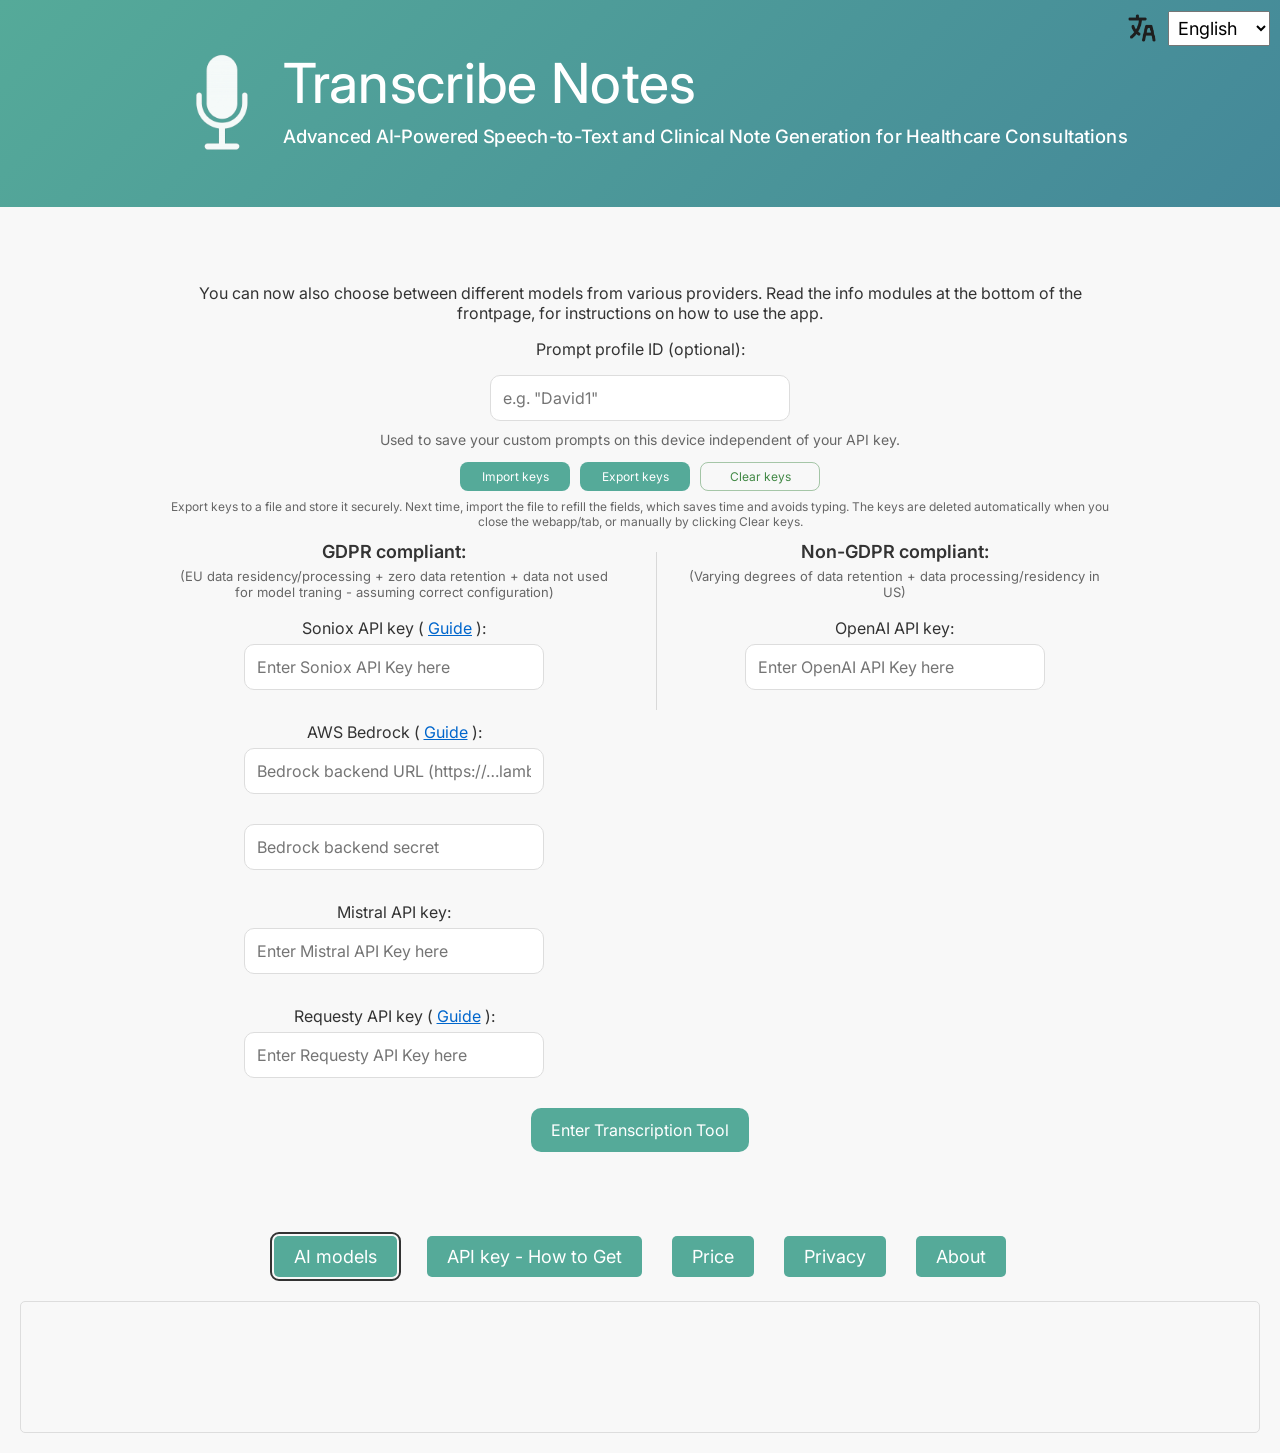
==== index.html @ 8869d3c6 "Add files via upload" ====
<!DOCTYPE html>
<html lang="en">
<head>
  <meta property="og:title" content="Transcribe Notes">
  <meta property="og:description" content="Secure AI-powered transcription and note generation for healthcare consultation. No subscription, just pay per use.">
  <meta property="og:image" content="https://transcribe-notes.netlify.app/Preview.png">
  <meta property="og:url" content="https://transcribe-notes.netlify.app/">
  <meta property="og:type" content="website">
  <meta name="twitter:card" content="summary_large_image">
  <meta name="twitter:title" content="Transcribe Notes">
  <meta name="twitter:description" content="Secure AI-powered transcription and note generation for healthcare consultation. No subscription, just pay per use.">
  <meta name="twitter:image" content="https://transcribe-notes.netlify.app/Preview.png">
  <!-- New: Meta description for crawlers -->
  <meta name="description"
        content="Secure, AI-powered medical transcription and clinical note generation for healthcare professionals. Ideal for documenting hypertension, diabetes, COPD, and medication regimens." />

  <!-- New: Meta keywords (for legacy bidders) -->
  <meta name="keywords"
        content="medical transcription, clinical notes, AI for doctors, pharmaceutical, medications, hypertension, diabetes, COPD, healthcare professional, semaglutide, Ozempic, apixaban, Eliquis, lisdexamfetamine, Aduvanz, omalizumab, Xolair, fremanezumab, Ajovy, rivaroxaban, Xarelto, alirocumab, Praluent, methylphenidate, Ritalin, dapagliflozin, Forxiga, atorvastatin, Lipitor, mirabegron, Betmiga, methotrexate, Metex, valsartan, sakubitril, Entresto, empagliflozin, Jardiance, tree pollen, Itulazax, mesalazine, Asacol, grass pollen, Grazax, erenumab, Aimovig, metoprolol, Selo-Zok, formoterol, glykopyrroniumbromid"/>
  <meta charset="UTF-8">
  <meta name="viewport" content="width=device-width, initial-scale=1.0">
  <meta name="google-site-verification" content="googlecbb704de00a7add2" />
  <title id="page-title">Transcribe Notes – AI Medical Transcription & Clinical Notes for Doctors</title>


  <!-- Import Google Fonts -->
  <link rel="icon" href="./favicon.ico" sizes="any">
  
  <link rel="icon" type="image/png" href="./favicon-16x16.png" sizes="16x16">
  <link rel="apple-touch-icon" href="./apple-touch-icon.png">
  <link href="https://fonts.googleapis.com/css2?family=Vollkorn&display=swap" rel="stylesheet">
  <link href="https://fonts.googleapis.com/css2?family=Roboto:wght@300;400;500&family=Merriweather:wght@300;400&display=swap" rel="stylesheet">
  <link href="https://fonts.googleapis.com/css2?family=Inter:wght@600;700;800&display=swap" rel="stylesheet">
  <link href="https://fonts.googleapis.com/css2?family=Raleway:wght@300&display=swap" rel="stylesheet">
  <link href="https://fonts.googleapis.com/css2?family=Montserrat:wght@600;700;800&display=swap" rel="stylesheet">
  <link href="https://fonts.googleapis.com/css2?family=Inter:wght@400;500;600;700;800&display=swap" rel="stylesheet">
  <link href="https://fonts.googleapis.com/css2?family=Poppins:wght@600;700;800&display=swap" rel="stylesheet">
  <!-- New: JSON-LD schema for medical/pharma context -->
  <script type="application/ld+json">
  {
    "@context": "https://schema.org",
  "@graph": [
      {
        "@type": "Organization",
        "@id": "https://transcribe-notes.netlify.app/#organization",
        "name": "Transcribe Notes",
        "url": "https://transcribe-notes.netlify.app/"
      },
      {
        "@type": "WebSite",
        "@id": "https://transcribe-notes.netlify.app/#website",
        "url": "https://transcribe-notes.netlify.app/",
        "name": "Transcribe Notes",
      "publisher": {
          "@id": "https://transcribe-notes.netlify.app/#organization"
        }
      },
      {
        "@type": "MedicalWebPage",
        "@id": "https://transcribe-notes.netlify.app/#medicalwebpage",
        "url": "https://transcribe-notes.netlify.app/",
        "name": "Transcribe Notes – Medical Transcription for Clinicians",
        "description": "An AI-powered medical transcription and clinical note tool for doctors, covering conditions like hypertension, diabetes, COPD, and medication management."
      },
      {
        "@type": "SoftwareApplication",
        "@id": "https://transcribe-notes.netlify.app/#software",
        "name": "Transcribe Notes",
        "applicationCategory": "MedicalApplication",
        "operatingSystem": "All",
        "description": "Secure AI-powered medical transcription and note generation for healthcare professionals. Supports documentation of medications such as Atorvastatin, Metformin, Seretide.",
        "url": "https://transcribe-notes.netlify.app/",
        "author": {
          "@id": "https://transcribe-notes.netlify.app/#organization"
        },
        "offers": {
          "@type": "Offer",
          "price": "0.00",
         "priceCurrency": "USD"
        },
        "audience": {
         "@type": "Audience",
          "audienceType": "Healthcare Professional"
        },
        "keywords": "semaglutide, Ozempic, apixaban, Eliquis, lisdexamfetamine, Aduvanz, omalizumab, Xolair, fremanezumab, Ajovy, rivaroxaban, Xarelto, alirocumab, Praluent, methylphenidate, Ritalin, dapagliflozin, Forxiga, atorvastatin, Lipitor, mirabegron, Betmiga, methotrexate, Metex, valsartan, sakubitril, Entresto, empagliflozin, Jardiance, tree pollen, Itulazax, mesalazine, Asacol, grass pollen, Grazax, erenumab, Aimovig, metoprolol, Selo-Zok, formoterol"
      }
    ]
  }
  </script>
  <style>
    /* Base styles */
    body {
      font-family: 'Inter', 'Roboto', sans-serif;
      font-weight: 400;
      background-color: #f8f8f8;
      color: #333;
      margin: 0;
      padding: 0;
      text-align: center;
      position: relative;
    }

    /* Make all form UI use the same font as the page text */
    input, select, textarea, button {
      font-family: inherit;
      font-weight: 400;
    }

    /* Most “field header” labels should not look bold */
    label {
      font-family: inherit;
      font-weight: 400;
    }
    header {
      background: linear-gradient(135deg, #5a9 0%, #489 100%);
      color: #fff;
      padding: 40px 20px;
      text-align: center;
      position: relative;
    }

    .header-center {
      display: inline-grid;
      grid-template-columns: auto auto auto; /* mic | title | spacer */
      column-gap: 12px; /* adjust “snugness” here */
      align-items: center;
      position: relative;
      left: 65px; /* move the whole group right; tweak value */
      top: 9px;   /* move the whole group DOWN; tweak value */
      transform: scale(1.15); /* change this: 1.00 normal, 1.05, 1.10, etc */
      transform-origin: center;
    }
    .title-block {
      display: inline-block;
      text-align: left;
      max-width: 900px;
    }
    header h1 {
      font-family: 'Inter', 'Roboto', sans-serif;
      font-weight: 450;
      font-size: 48px;
      line-height: 1.05;
      margin: 0;
      letter-spacing: 0.2px;
    }
    header p {
      font-family: 'Inter', 'Roboto', sans-serif;
      font-weight: 500;
      margin-top: 10px;
    }
    .header-mic {
      width: 82px; /* adjust size here */
      height: auto;
      opacity: 0.95;
      pointer-events: none;
      user-select: none;
    }
    .header-mic-spacer {
      width: 82px; /* adjust size here */
      height: 1px;
    }

    @media (max-width: 850px) {
      .header-mic, .header-mic-spacer { display: none; }
    }
    /* Language Icon & Dropdown */
    #lang-container {
      position: absolute;
      top: 10px;
      right: 10px;
      display: flex;
      align-items: center;
      z-index: 1000;
    }
.accordion-header:first-child {
  outline: 2px solid #333;
  outline-offset: 2px;
}
    #lang-container img {
      width: 36px;
      height: 36px;
      margin-right: 8px;
    }
    #lang-select {
      padding: 5px;
      font-size: 18px;
    }
    .container {
      max-width: 960px;
      margin: 40px auto;
      padding: 20px;
    }
    p {
      font-size: 16px;
    }
    input[type="text"] {
      width: 300px;
      padding: 12px;
      border: 1px solid #ddd;
      border-radius: 10px;
      font-size: 16px;
      box-sizing: border-box;
      margin-bottom: 20px;
    }
    input[type="text"]:focus {
      border-color: #66afe9;
      box-shadow: 0 0 8px rgba(102,175,233,0.6);
      outline: none;
    }
    /* Mask sensitive fields with dots without changing visual appearance */
    input.masked-input {
      -webkit-text-security: disc;
      text-security: disc;
    }

    /* Provider credentials: 2-column layout */
    .provider-columns {
      display: flex;
      justify-content: center;
      align-items: flex-start;
      gap: 32px;
      margin-top: 10px;
    }
    fieldset.provider-column {
      flex: 0 1 460px;
      box-sizing: border-box;
      margin: 0;
      padding: 0 16px;
      border: 0; /* remove default fieldset border */
      min-width: 0; /* prevents overflow in flex containers */
    }
    fieldset.provider-column legend {
      padding: 0;
      margin: 0 0 6px;
      font-size: 18px;
      font-weight: 600;
    }
    .provider-column.non-gdpr {
      border-left: 1px solid rgba(0, 0, 0, 0.12);
      padding-left: 32px;
    }    
    .provider-column .column-footnote {
      margin: 0 0 18px;
      font-size: 13px;
      color: #666;
    }
    .provider-column p {
      margin: 12px 0 6px;
    }
    .credentials-row {
      display: flex;
      gap: 10px;
      flex-wrap: wrap;
      justify-content: center;
    }
    @media (max-width: 900px) {
      .provider-columns {
        flex-direction: column;
        gap: 18px;
      }
      fieldset.provider-column {
        flex-basis: auto;
        max-width: 100%;
      }
      .provider-column.non-gdpr {
        border-left: 0;
        padding-left: 16px;
        border-top: 1px solid rgba(0, 0, 0, 0.12);
        padding-top: 18px;
      }
    }
    button {
      background-color: #5a9;
      color: #fff;
      border: none;
      border-radius: 10px;
      padding: 12px 20px;
      font-size: 16px;
      cursor: pointer;
      transition: background-color 0.3s, transform 0.1s;
      margin: 10px;
    }
    button:hover {
      background-color: #489;
    }
    button:active {
      transform: scale(0.98);
    }
    .keys-io-row {
      display: flex;
      gap: 10px;
      flex-wrap: wrap;
      justify-content: center;
      margin: 10px 0 0 0;
    }
    .keys-io-row button {
      margin: 0; /* override the global 10px to keep the row tight */
    }
    /* Smaller Import/Export buttons only */
    .keys-io-btn {
      padding: 6px 10px;
      font-size: 12px;
      border-radius: 8px;
      min-width: 110px;
    }

    /* Compact Import/Export Keys modals */
    #importKeysModalBackdrop,
    #exportKeysModalBackdrop {
      display: none;
      position: fixed;
      inset: 0;
      background: rgba(0, 0, 0, 0.35);
      z-index: 3500;
      align-items: center;
      justify-content: center;
      padding: 16px;
    }
    #importKeysModalBackdrop.active,
    #exportKeysModalBackdrop.active {
      display: flex;
    }
    #importKeysModal,
    #exportKeysModal {
      width: min(92vw, 460px);
      max-height: calc(100vh - 32px);
      overflow-y: auto;
      background: #fff;
      border: 1px solid #ddd;
      border-radius: 14px;
      box-shadow: 0 12px 30px rgba(0, 0, 0, 0.25);
      padding: 14px 16px 16px;
      text-align: left;
    }
    #importKeysModal .mini-modal__header,
    #exportKeysModal .mini-modal__header {
      display: flex;
      align-items: center;
      justify-content: space-between;
      gap: 12px;
      margin-bottom: 10px;
    }
    #importKeysModalTitle,
    #exportKeysModalTitle {
      font-family: inherit;
      font-size: 16px;
      font-weight: 700;
      margin: 0;
    }
    #importKeysModalX,
    #exportKeysModalX {
      border: none;
      background: transparent;
      cursor: pointer;
      font-size: 26px;
      line-height: 1;
      padding: 0 6px;
      color: #d11;
    }
    .mini-modal__option {
      display: block;
      width: 100%;
      text-align: left;
      margin: 0;
    }
    .mini-modal__help {
      margin: 6px 0 12px;
      font-size: 12px;
      color: #555;
      line-height: 1.35;
    }
    .mini-modal__notice {
      margin: 0 0 12px;
      padding: 10px 11px;
      border: 1px solid rgba(72, 153, 153, 0.35);
      border-radius: 10px;
      background: rgba(85, 170, 153, 0.08);
      color: #35484a;
      font-size: 12px;
      line-height: 1.4;
    }
    .mini-modal__field-label {
      display: block;
      margin: 9px 0 5px;
      font-size: 12px;
      color: #444;
    }
    .mini-modal__password {
      width: 100%;
      box-sizing: border-box;
      border: 1px solid #ccc;
      border-radius: 10px;
      padding: 10px;
      font: inherit;
      font-size: 14px;
    }
    .mini-modal__password:focus {
      border-color: #66afe9;
      box-shadow: 0 0 6px rgba(102, 175, 233, 0.45);
      outline: none;
    }
    #importKeysJsonText {
      width: 100%;
      box-sizing: border-box;
      border: 1px solid #ccc;
      border-radius: 10px;
      padding: 10px;
      font-family: ui-monospace, SFMono-Regular, Menlo, Monaco, Consolas, "Liberation Mono", "Courier New", monospace;
      font-size: 12px;
      resize: vertical;
      min-height: 110px;
      max-height: 240px;
    }
    .mini-modal__actions {
      display: flex;
      gap: 10px;
      justify-content: flex-end;
      margin-top: 12px;
      flex-wrap: wrap;
    }
    .mini-modal__status {
      min-height: 1.35em;
      margin: 10px 0 0;
      font-size: 12px;
      line-height: 1.35;
    }
    /* Discreet "ghost" button for Clear keys */
    .keys-io-btn--ghost-green {
      background: transparent;
      color: #2e7d32;
      border: 1px solid rgba(46, 125, 50, 0.45);
      display: inline-flex;
      align-items: center;
      justify-content: center;
      gap: 6px;
      min-width: 120px;
      opacity: 0.9;
    }
    .keys-io-btn--ghost-green:hover {
      /* Overrides the global button:hover background */
      background-color: rgba(46, 125, 50, 0.10);
      opacity: 1;
    }
    .keys-io-btn--ghost-green .btn-icon {
      font-size: 14px;
      line-height: 1;
    }
    #keysIoHint {
      font-size: 12px;
      color: #666;
      margin-top: 8px;
    }
    #keysIoStatus {
      font-size: 12px;
      margin-top: 6px;
    }
    .ad-revenue-message {
      margin-top: 20px;
      font-size: 18px;
      font-weight: bold;
      color: #555;
      display: none !important; /* TEMP: hide ad-revenue message */
    }
   /* New Horizontal Accordion (Tabbed Interface) */
    .accordion {
      margin: 20px auto;
      /* make this section wider so 5 tabs fit without wrapping/scrolling */
      max-width: 1280px;              /* tweak: 1100 / 1200 / 1400 */
      width: calc(100% - 40px);       /* keeps nice side padding on small screens */
    }
    .accordion-headers {
      display: flex;
      justify-content: center;
      gap: 10px;
      margin-bottom: 10px;
     flex-wrap: nowrap;           /* keep all 5 on ONE line */
     overflow-x: auto;            /* if too tight, scroll instead of wrapping */
     -webkit-overflow-scrolling: touch;
     padding: 4px 0;              /* tiny vertical breathing room */
    }
    .accordion-header {
      background-color: #5a9;
      color: #fff;
      padding: 10px 20px;
      border: none;
      cursor: pointer;
      font-size: 18px;
      border-radius: 5px;
      transition: background-color 0.3s;
    white-space: nowrap;
    flex: 0 0 auto;
    }

    /* Slightly tighter tabs on smaller screens */
    @media (max-width: 900px) {
      .accordion-header {
        padding: 8px 14px;
        font-size: 16px;
      }
    }
    .accordion-header:hover {
      background-color: #489;
    }
    .accordion-header.active {
      background-color: #489;
    }
    /* New CSS for the API Guide Button */
    #apiGuideButton {
      border: 2px solid #333;
      box-shadow: 0 0 4px rgba(0, 0, 0, 0.1);
    }
    .accordion-content-container {
      border: 1px solid #ddd;
      border-radius: 5px;
      padding: 15px;
      text-align: left;
      min-height: 100px;
    }
    .accordion-hidden-content {
      display: none;
   }
  
    /* AWS Bedrock Guide Modal (opened from the "Guide" link next to AWS Bedrock) */
    #bedrockGuideView {
      display: none;
      position: fixed;
      top: 10%;
      left: 10%;
      width: 80%;
      height: 80%;
      background: white;
      border: 2px solid #ccc;
      padding: 20px;
      overflow-y: auto;
      z-index: 3000;
      text-align: left; /* override body { text-align: center; } */
    }
    #bedrockGuideView.active {
      display: block;
    }
    #bedrockGuideView .header-row {
      display: flex;
      align-items: center;
      justify-content: space-between;
      gap: 12px;
      position: sticky;
      top: 0;
      background: white;
      padding-bottom: 10px;
      margin-bottom: 10px;
      border-bottom: 1px solid #eee;
    }
    #bedrockGuideClose {
      /* Keep the close button visible while scrolling inside the modal */
      position: sticky;
      top: 12px;
      float: right;
      font-size: 30px;
      line-height: 1;
      border: none;
      background: transparent;
      color: #d11;            /* RED so it's visible on white */
      cursor: pointer;
      padding: 0 6px;
      margin: 0;              /* global button adds margin */
      z-index: 3001;          /* ensure it's above content */
    }
    /* Prevent the floated close button from affecting the layout below */
    #bedrockGuideHeading {
      clear: both;
    }
    #bedrockGuideClose:hover {
      opacity: 0.8;
    }
    #bedrockGuideText {
      white-space: pre-wrap;
      font-family: 'Inter', 'Roboto', sans-serif;
      font-size: 14px;
      line-height: 1.4;
      margin: 0;
      text-align: left; /* ensure wrapped lines start at left edge */
     }

    /* Inline "Guide" buttons should look like links (and must NOT navigate / change hash) */
    .inline-guide-link {
      background: transparent;
      border: 0;
      padding: 0;
      margin: 0;
      border-radius: 0;
      color: #06c;
      text-decoration: underline;
      cursor: pointer;
      font: inherit;
      line-height: inherit;
      transition: none;
    }
    .inline-guide-link:hover { opacity: 0.85; }

    /* Soniox / Requesty guide modals. These intentionally match the existing
       AWS Bedrock guide window while using shared classes for maintainability. */
    .provider-guide-view {
      display: none;
      position: fixed;
      top: 10%;
      left: 10%;
      width: 80%;
      height: 80%;
      box-sizing: border-box;
      background: white;
      border: 2px solid #ccc;
      padding: 20px;
      overflow-y: auto;
      z-index: 3004;
      text-align: left;
    }
    .provider-guide-view.active {
      display: block;
    }
    .provider-guide-close {
      position: sticky;
      top: 12px;
      float: right;
      font-size: 30px;
      line-height: 1;
      border: none;
      background: transparent;
      color: #d11;
      cursor: pointer;
      padding: 0 6px;
      margin: 0;
      z-index: 3005;
    }
    .provider-guide-close:hover {
      opacity: 0.8;
    }
    .provider-guide-heading {
      clear: both;
    }
    .provider-guide-text {
      white-space: pre-wrap;
      font-family: 'Inter', 'Roboto', sans-serif;
      font-size: 14px;
      line-height: 1.4;
      margin: 0;
      text-align: left;
    }

    /* Google Vertex Guide Modal (opened from the "Guide" link next to Google Vertex) */
    #vertexGuideView {
      display: none;
      position: fixed;
      top: 10%;
      left: 10%;
      width: 80%;
      height: 80%;
      background: white;
      border: 2px solid #ccc;
      padding: 20px;
      overflow-y: auto;
      z-index: 3002;
      text-align: left; /* override body { text-align: center; } */
    }
    #vertexGuideView.active {
      display: block;
    }
    #vertexGuideClose {
      position: sticky;
      top: 12px;
      float: right;
      font-size: 30px;
      line-height: 1;
      border: none;
      background: transparent;
      color: #d11;
      cursor: pointer;
      padding: 0 6px;
      margin: 0;
      z-index: 3003;
    }
    #vertexGuideClose:hover {
      opacity: 0.8;
    }
    #vertexGuideText {
      white-space: pre-wrap;
      font-family: inherit;
      font-size: 14px;
      line-height: 1.4;
      margin: 0;
      text-align: left; /* ensure wrapped lines start at left edge */
    }

</style>
 
</head>
<body>
  <script>
    // OAuth popup callback. The authorization code is returned only to the
    // same-origin app and is exchanged there with PKCE (no client secret).
    // BroadcastChannel is a fallback for browsers that sever window.opener
    // while the popup is visiting Microsoft's cross-origin sign-in page.
    (() => {
      const params = new URLSearchParams(window.location.search);
      const state = params.get("state") || "";
      const isMicrosoftCallback = state.startsWith("whisper-ms-") &&
        (params.has("code") || params.has("error"));
      if (!isMicrosoftCallback) return;

      const payload = {
        type: "whisper-microsoft-oauth-callback",
        state,
        code: params.get("code") || "",
        error: params.get("error") || "",
        errorDescription: params.get("error_description") || ""
      };

      try {
        if (window.opener && window.opener !== window) {
          window.opener.postMessage(payload, window.location.origin);
        }
      } catch {}

      let callbackChannel = null;
      try {
        if (typeof window.BroadcastChannel === "function") {
          callbackChannel = new window.BroadcastChannel(`whisper-ms-oauth-${state}`);
          callbackChannel.postMessage(payload);
        }
      } catch {}

      // Give the opener time to receive the queued callback before closing.
      window.setTimeout(() => {
        try { callbackChannel?.close(); } catch {}
        window.close();
      }, 250);
    })();
  </script>

  <!-- Language Dropdown -->
  <div id="lang-container">
    <img src="language-icon.png" alt="Language Icon">
    <select id="lang-select">
      <option value="en">English</option>
      <option value="no">Norsk</option>
      <option value="sv">Svenska</option>
      <option value="de">Deutsch</option>
      <option value="fr">Français</option>
      <option value="it">Italiano</option>
    </select>
  </div>
  
  <header>    
    <div class="header-center">
      <img class="header-mic" src="mic-icon.png" alt="" aria-hidden="true">
      <div class="title-block">
        <h1 id="header-title">Transcribe Notes</h1>
        <p id="header-subtitle">Advanced AI-Powered Speech-to-Text & Clinical Note Generation for Healthcare Consultations</p>
      </div>
      <div class="header-mic-spacer" aria-hidden="true"></div>
    </div>
  </header>
  
  <div class="container">
    <!-- This text is replaced by the language file (e.g. "Dont have an API-key yet? ...") -->
    <p id="start-text">To get started, please enter your OpenAI API key:</p>

    <!-- New: Prompt Profile ID (optional) -->
    <p id="prompt-profile-label">Prompt profile ID (optional):</p>
    <input
      type="text"
      id="promptProfileInput"
      placeholder='e.g. "David1"'
      autocomplete="off"
    >
    <p id="prompt-profile-hint" style="font-size: 14px; color: #666; margin-top: -10px;">
      Used to save your custom prompts on this device, independent of your API key.
    </p>

    <div class="keys-io-row">
      <button type="button" id="importKeysBtn" class="keys-io-btn">Import keys</button>
      <button type="button" id="exportKeysBtn" class="keys-io-btn">Export keys</button>
      <button
        type="button"
        id="clearKeysBtn"
        class="keys-io-btn keys-io-btn--ghost-green"
        title="Clears key/secret/url fields (does not affect Prompt profile)"
      >
        <span>Clear keys</span>
      </button>
      <input type="file" id="importKeysFile" accept="application/json" style="display:none">
    </div>

    <!-- Compact Export Keys modal -->
    <div id="exportKeysModalBackdrop" aria-hidden="true">
      <div id="exportKeysModal" role="dialog" aria-modal="true" aria-labelledby="exportKeysModalTitle">
        <div class="mini-modal__header">
          <div id="exportKeysModalTitle">Export keys</div>
          <button type="button" id="exportKeysModalX" aria-label="Close">×</button>
        </div>

        <div id="exportKeysModalChoice">
          <div class="mini-modal__notice">
            Before exporting, make sure every key and secret you want to back up is filled in. The backup uses the current field values, so empty fields are saved as empty.
          </div>
          <button type="button" id="exportChoiceJson" class="keys-io-btn mini-modal__option">
            Export as JSON file
          </button>
          <div class="mini-modal__help">
            Saves the same JSON file as before on this device. The file contains readable keys, so store it securely.
          </div>

          <button type="button" id="exportChoiceOneDrive" class="keys-io-btn mini-modal__option">
            Export to Microsoft OneDrive
          </button>
          <div class="mini-modal__help">
            Sign in with your personal Microsoft account. The keys are encrypted in this browser before one backup file is saved in your own OneDrive. A new export replaces the previous OneDrive backup.
          </div>

          <button type="button" id="exportChoiceGoogleDrive" class="keys-io-btn mini-modal__option">
            Export to Google Drive
          </button>
          <div class="mini-modal__help">
            Sign in with your Google account. The keys are encrypted in this browser before one backup file is saved in your private Google Drive app storage. A new export replaces the previous Google Drive backup.
          </div>
        </div>

        <div id="exportKeysModalOneDrive" style="display:none">
          <div class="mini-modal__notice">
            Create a separate encryption password. It is never uploaded or stored by this app. If you forget it, the OneDrive backup cannot be restored. Saving again replaces any previous backup.
          </div>
          <label class="mini-modal__field-label" for="exportOneDrivePassword">Encryption password (minimum 10 characters)</label>
          <input type="password" id="exportOneDrivePassword" class="mini-modal__password" autocomplete="new-password">
          <label class="mini-modal__field-label" for="exportOneDrivePasswordConfirm">Repeat password</label>
          <input type="password" id="exportOneDrivePasswordConfirm" class="mini-modal__password" autocomplete="new-password">
          <div class="mini-modal__actions">
            <button type="button" id="exportOneDriveSaveBtn" class="keys-io-btn">Save to OneDrive</button>
            <button type="button" id="exportOneDriveBackBtn" class="keys-io-btn keys-io-btn--ghost-green">Back</button>
          </div>
        </div>

        <div id="exportKeysModalGoogleDrive" style="display:none">
          <div class="mini-modal__notice">
            Create a separate encryption password. It is never uploaded or stored by this app. If you forget it, the Google Drive backup cannot be restored. Saving again replaces any previous Google Drive backup.
          </div>
          <label class="mini-modal__field-label" for="exportGoogleDrivePassword">Encryption password (minimum 10 characters)</label>
          <input type="password" id="exportGoogleDrivePassword" class="mini-modal__password" autocomplete="new-password">
          <label class="mini-modal__field-label" for="exportGoogleDrivePasswordConfirm">Repeat password</label>
          <input type="password" id="exportGoogleDrivePasswordConfirm" class="mini-modal__password" autocomplete="new-password">
          <div class="mini-modal__actions">
            <button type="button" id="exportGoogleDriveSaveBtn" class="keys-io-btn">Save to Google Drive</button>
            <button type="button" id="exportGoogleDriveBackBtn" class="keys-io-btn keys-io-btn--ghost-green">Back</button>
          </div>
        </div>
        <p id="exportKeysModalStatus" class="mini-modal__status" aria-live="polite"></p>
      </div>
    </div>

    <!-- Compact Import Keys modal -->
    <div id="importKeysModalBackdrop" aria-hidden="true">
      <div id="importKeysModal" role="dialog" aria-modal="true" aria-labelledby="importKeysModalTitle">
        <div class="mini-modal__header">
          <div id="importKeysModalTitle">Import keys</div>
          <button type="button" id="importKeysModalX" aria-label="Close">×</button>
        </div>

        <!-- Step 1: Choose JSON, Microsoft OneDrive, or Google Drive -->
        <div id="importKeysModalChoice">
          <div class="mini-modal__notice">
            The key fields do not need to be filled in before importing. The backup fills them for you; review the fields afterwards and then select Enter.
          </div>
          <button type="button" id="importChoiceJson" class="keys-io-btn mini-modal__option">
            Import from JSON
          </button>
          <div class="mini-modal__help">
            Use the existing method: choose a keys JSON file from this device or paste its contents.
          </div>

          <button type="button" id="importChoiceOneDrive" class="keys-io-btn mini-modal__option">
            Import from Microsoft OneDrive
          </button>
          <div class="mini-modal__help">
            Sign in with the same personal Microsoft account and enter the encryption password. You must previously have exported a backup to OneDrive.
          </div>

          <button type="button" id="importChoiceGoogleDrive" class="keys-io-btn mini-modal__option">
            Import from Google Drive
          </button>
          <div class="mini-modal__help">
            Sign in with the same Google account and enter the encryption password. You must previously have exported a backup to Google Drive.
          </div>
        </div>

        <!-- Step 2a: Existing JSON choices -->
        <div id="importKeysModalJsonChoice" style="display:none">
          <button type="button" id="importChoiceFile" class="keys-io-btn mini-modal__option">
            Choose JSON file
          </button>
          <div class="mini-modal__help">
            Choose a keys .json file from this device. Keys are stored only in this tab (session storage).
          </div>

          <button type="button" id="importChoicePaste" class="keys-io-btn mini-modal__option">
            Paste JSON content
          </button>
          <div class="mini-modal__help">
            Open the JSON in Dropbox or a similar service, copy the contents and paste it here.
          </div>
          <div class="mini-modal__actions">
            <button type="button" id="importJsonBackBtn" class="keys-io-btn keys-io-btn--ghost-green">Back</button>
          </div>
        </div>

        <!-- Step 2b: Paste JSON -->
        <div id="importKeysModalPaste" style="display:none">
          <textarea id="importKeysJsonText" placeholder='Paste JSON here (example: {"data": {...}})'></textarea>
          <div class="mini-modal__actions">
            <button type="button" id="importKeysFetchBtn" class="keys-io-btn">Fetch</button>
            <button type="button" id="importPasteBackBtn" class="keys-io-btn keys-io-btn--ghost-green">Back</button>
          </div>
        </div>

        <!-- Step 2c: Encrypted OneDrive backup -->
        <div id="importKeysModalOneDrive" style="display:none">
          <div class="mini-modal__notice">
            This downloads the encrypted backup from your own OneDrive. A OneDrive backup must already have been created from Export keys. The password is used only in this browser.
          </div>
          <label class="mini-modal__field-label" for="importOneDrivePassword">Encryption password</label>
          <input type="password" id="importOneDrivePassword" class="mini-modal__password" autocomplete="current-password">
          <div class="mini-modal__actions">
            <button type="button" id="importOneDriveFetchBtn" class="keys-io-btn">Import from OneDrive</button>
            <button type="button" id="importOneDriveBackBtn" class="keys-io-btn keys-io-btn--ghost-green">Back</button>
          </div>
        </div>

        <!-- Step 2d: Encrypted Google Drive backup -->
        <div id="importKeysModalGoogleDrive" style="display:none">
          <div class="mini-modal__notice">
            This downloads the encrypted backup from your private Google Drive app storage. A Google Drive backup must already have been created from Export keys. The password is used only in this browser.
          </div>
          <label class="mini-modal__field-label" for="importGoogleDrivePassword">Encryption password</label>
          <input type="password" id="importGoogleDrivePassword" class="mini-modal__password" autocomplete="current-password">
          <div class="mini-modal__actions">
            <button type="button" id="importGoogleDriveFetchBtn" class="keys-io-btn">Import from Google Drive</button>
            <button type="button" id="importGoogleDriveBackBtn" class="keys-io-btn keys-io-btn--ghost-green">Back</button>
          </div>
        </div>
        <p id="importKeysModalStatus" class="mini-modal__status" aria-live="polite"></p>
      </div>
    </div>
    <p id="keysIoHint">
      Back up keys as a JSON file, to Microsoft OneDrive, or to Google Drive. Import the backup later to refill the fields and avoid retyping.
    </p>
    <p id="keysIoStatus" aria-live="polite"></p>

    <!-- Provider credentials (two columns) -->
    <div class="provider-columns" id="provider-columns">
      <!-- GDPR compliant -->
      <fieldset class="provider-column gdpr">
        <legend><span id="gdpr-column-title">GDPR compliant:</span></legend>
        <p class="column-footnote" id="gdpr-column-footnote">(Full EU data residency/processing + zero data retention)</p>

        <!-- New (Phase 1): Optional Soniox API Key -->
        <p id="soniox-text">
          Soniox API key (
          <button
            type="button"
            id="soniox-guide-link"
            class="inline-guide-link"
          >Guide</button>
          ):
        </p>
        <input type="text" id="sonioxKeyInput" placeholder="Enter Soniox API Key here" autocomplete="off" class="masked-input">
        <br>
      
        <!-- New: AWS Bedrock proxy configuration (per-user) -->
        <p id="bedrock-text">
          AWS Bedrock (
          <button
            type="button"
            id="bedrock-guide-link"
            class="inline-guide-link"
          >Guide</button>
          ):
        </p>
        <div class="credentials-row">
          <input
            type="text"
            id="bedrockBackendUrlInput"
            placeholder="Bedrock backend URL (https://…lambda-url.eu-north-1.on.aws/)"
            autocomplete="off"
            class="masked-input"
          >
          <input
            type="text"
            id="bedrockBackendSecretInput"
            placeholder="Bedrock backend secret"
            autocomplete="off"
            class="masked-input"
          >
        </div>

        <!-- New: Optional Mistral (Voxtral) API Key -->
        <p id="mistral-text">Mistral API key:</p>
        <input type="text" id="mistralKeyInput" placeholder="Enter Mistral API Key here" autocomplete="off" class="masked-input">
        <br>

        <!-- Optional Requesty API Key (EU router; used for Claude Opus 5 Stockholm + other EU-hosted models) -->
        <p id="requesty-text">
          Requesty API key (
          <button
            type="button"
            id="requesty-guide-link"
            class="inline-guide-link"
          >Guide</button>
          ):
        </p>
        <input type="text" id="requestyKeyInput" placeholder="Enter Requesty API Key here" autocomplete="off" class="masked-input">
        <br>
      </fieldset>

      <!-- Non-GDPR compliant -->
      <fieldset class="provider-column non-gdpr">
        <legend><span id="nongdpr-column-title">Non-GDPR compliant:</span></legend>
        <p class="column-footnote" id="nongdpr-column-footnote">(Varying degrees of data retention + data processing/residency in US)</p>

        <!-- New explicit label above the OpenAI field -->
        <p id="openai-label">OpenAI API key:</p>
        <input type="text" id="apiKeyInput" placeholder="Enter API Key here" autocomplete="off" class="masked-input">
        <br>

      </fieldset>
    </div>
    
    <button id="enterTranscriptionBtn">Enter Transcription Tool</button>
    <br>
    <p class="ad-revenue-message" id="ad-revenue-message">
      As this website is free to use and relies solely on ad revenue, please consent to personalized ads to help support the service.
    </p>
    <div id="offerText"></div>
  </div>

  <!-- New Horizontal Accordion -->
  <div class="accordion">
    <div class="accordion-headers">
      <button class="accordion-header" data-content-id="modelsModalText">AI-models</button>
      <button class="accordion-header" data-content-id="guide-p1">API Guide</button>
      <button class="accordion-header" data-content-id="priceModalText">Price Information</button>
      <button class="accordion-header" data-content-id="securityModalText">Security Information</button>
      <button class="accordion-header" data-content-id="aboutModalText">About</button>
    </div>
    <div class="accordion-content-container">
      <!-- Active content will be displayed here -->
    </div>
  </div>

  <!-- Hidden Content Containers for Accordion -->
  <div id="modelsModalText" class="accordion-hidden-content">
    <!-- AI-models content (placeholder) -->
    <div id="modelsModalText-content">test, test</div>
  </div>
  <div id="guide-p1" class="accordion-hidden-content">
    <!-- API Guide content will be injected here -->
    <div id="guide-p1-content"></div>
  </div>
  <div id="priceModalText" class="accordion-hidden-content">
    <!-- Price Information content will be injected here -->
    <div id="priceModalText-content"></div>
  </div>
  <div id="securityModalText" class="accordion-hidden-content">
    <!-- Security Information content will be injected here -->
    <div id="securityModalText-content"></div>
  </div>
  <div id="aboutModalText" class="accordion-hidden-content">
    <!-- About content will be injected here -->
    <div id="aboutModalText-content"></div>
  </div>

  <!-- Inline Script for API Key Handling and Consent -->
  <script type="module">
    import { PromptManager } from "./js/promptManager.js";

    // Helper function to set a cookie
    function setCookie(name, value, days) {
      var expires = "";
      if (days) {
        var date = new Date();
        date.setTime(date.getTime() + (days*24*60*60*1000));
        expires = "; expires=" + date.toUTCString();
      }
      document.cookie = name + "=" + (value || "")  + expires + "; path=/";
    }

    // Phase 1: Store all keys on click; keep OpenAI as default user_api_key (no validation).
    (function wireEnterButtonOnce() {
      var btn = document.getElementById("enterTranscriptionBtn");
      if (!btn) return;
      if (btn._multiKeyWired) return;  // guard against double-binding
      btn._multiKeyWired = true;

      btn.addEventListener("click", function () {
        var promptProfileId      = ((document.getElementById("promptProfileInput")      || {}).value || "").trim();
        var openaiKey            = ((document.getElementById("apiKeyInput")             || {}).value || "").trim();
        var sonioxKey            = ((document.getElementById("sonioxKeyInput")          || {}).value || "").trim();
        var mistralKey           = ((document.getElementById("mistralKeyInput")         || {}).value || "").trim();
        var requestyKey          = ((document.getElementById("requestyKeyInput")         || {}).value || "").trim();
        var bedrockBackendUrl   = ((document.getElementById("bedrockBackendUrlInput")   || {}).value || "").trim();
        var bedrockBackendSecret= ((document.getElementById("bedrockBackendSecretInput")|| {}).value || "").trim();


        // Store all keys (even if empty) for later provider selection
        sessionStorage.setItem("openai_api_key", openaiKey);
        sessionStorage.setItem("soniox_api_key", sonioxKey);
        sessionStorage.setItem("mistral_api_key", mistralKey);
        sessionStorage.setItem("requesty_api_key", requestyKey);
        sessionStorage.setItem("bedrock_backend_url", bedrockBackendUrl);
        sessionStorage.setItem("bedrock_backend_secret", bedrockBackendSecret);
        
        // Back-compat: default active key remains OpenAI for now
        sessionStorage.setItem("user_api_key", openaiKey);

        // Consent cookie (kept as before, but now only set once here)
        setCookie("user_consent", "accepted", 365);


        // Prompt profile persistence + legacy prompt migration are centralized in PromptManager.
        // Important: do this AFTER storing sessionStorage.openai_api_key so legacy migration
        // can read the correct legacy namespace if the user is moving from key-scoped prompts.
        try {
          if (typeof PromptManager?.commitPromptProfileInput === "function") {
            PromptManager.commitPromptProfileInput(promptProfileId);
          } else if (typeof PromptManager?.setPromptProfileId === "function") {
            PromptManager.setPromptProfileId(promptProfileId);
          } else if (promptProfileId) {
            localStorage.setItem("prompt_profile_id", promptProfileId);
          } else {
            localStorage.removeItem("prompt_profile_id");
          }
        } catch {}
        
        // Proceed to the transcription tool regardless of empties
        window.location.href = "transcribe.html";
      });
    })();

  document.addEventListener("DOMContentLoaded", function() {
    [
      "lemonfox_api_key",
      "deepgram_api_key",
      "gemini_api_key",
      "vertex_backend_url",
      "vertex_backend_secret"
    ].forEach((key) => {
      try { sessionStorage.removeItem(key); } catch {}
    });

    const enterTranscriptionBtn    = document.getElementById("enterTranscriptionBtn");
    const promptProfileInput       = document.getElementById("promptProfileInput");
    const apiKeyInput              = document.getElementById("apiKeyInput");
    const sonioxKeyInput           = document.getElementById("sonioxKeyInput");
    const mistralKeyInput          = document.getElementById("mistralKeyInput");
    const requestyKeyInput         = document.getElementById("requestyKeyInput");
    const bedrockBackendUrlInput    = document.getElementById("bedrockBackendUrlInput");
    const bedrockBackendSecretInput = document.getElementById("bedrockBackendSecretInput");

    // 0) Hydrate prompt profile input from centralized PromptManager storage (device persistent)
    if (promptProfileInput) {
      try {
        if (typeof PromptManager?.hydratePromptProfileInput === "function") {
          PromptManager.hydratePromptProfileInput(promptProfileInput);
        } else {
          const storedProfile = (typeof PromptManager?.getPromptProfileId === "function")
            ? (PromptManager.getPromptProfileId() || "").trim()
            : ((localStorage.getItem("prompt_profile_id") || "").trim());
          if (storedProfile && !promptProfileInput.value) promptProfileInput.value = storedProfile;
        }
      } catch {}
    }


    // 1) Prefill all fields from sessionStorage (keys only live for this tab)
    if (apiKeyInput) {
      const storedOpenai = sessionStorage.getItem("openai_api_key") || "";
      if (storedOpenai && !apiKeyInput.value) apiKeyInput.value = storedOpenai;
    }
    if (sonioxKeyInput) {
      const storedSoniox = sessionStorage.getItem("soniox_api_key") || "";
      if (storedSoniox && !sonioxKeyInput.value) sonioxKeyInput.value = storedSoniox;
    }
    if (mistralKeyInput) {
      const storedMistral = sessionStorage.getItem("mistral_api_key") || "";
      if (storedMistral && !mistralKeyInput.value) mistralKeyInput.value = storedMistral;
    }
    if (requestyKeyInput) {
      const storedRequesty = sessionStorage.getItem("requesty_api_key") || "";
      if (storedRequesty && !requestyKeyInput.value) requestyKeyInput.value = storedRequesty;
    }
    // Bedrock backend URL / secret
    if (bedrockBackendUrlInput) {
      const storedUrl = sessionStorage.getItem("bedrock_backend_url") || "";
      if (storedUrl && !bedrockBackendUrlInput.value) bedrockBackendUrlInput.value = storedUrl;
    }
    if (bedrockBackendSecretInput) {
      const storedSecret = sessionStorage.getItem("bedrock_backend_secret") || "";
      if (storedSecret && !bedrockBackendSecretInput.value) bedrockBackendSecretInput.value = storedSecret;
    }

    // Import/Export key bundles: JSON + encrypted Microsoft OneDrive / Google Drive backups.
    const exportKeysBtn  = document.getElementById("exportKeysBtn");
    const importKeysBtn  = document.getElementById("importKeysBtn");
    const clearKeysBtn   = document.getElementById("clearKeysBtn");
    const importKeysFile = document.getElementById("importKeysFile");
    const keysIoStatus   = document.getElementById("keysIoStatus");

    const MICROSOFT_CLIENT_ID = "bec616c7-9967-4a96-b169-7cd2be16e9ac";
    const MICROSOFT_AUTHORITY = "https://login.microsoftonline.com/consumers/oauth2/v2.0";
    const MICROSOFT_SCOPES = ["Files.ReadWrite.AppFolder"];
    const ONEDRIVE_BACKUP_FILENAME = "whisper-keys-backup.enc.json";
    const ONEDRIVE_BACKUP_SCHEMA = "whisper.keys.onedrive.encrypted";
    const ONEDRIVE_BACKUP_VERSION = 1;
    const ONEDRIVE_KDF_ITERATIONS = 250000;
    const GOOGLE_CLIENT_ID = "432102972557-hivdvjrkht1joq2pa2115phruhdgthua.apps.googleusercontent.com";
    const GOOGLE_DRIVE_SCOPE = "https://www.googleapis.com/auth/drive.appdata";
    const GOOGLE_DRIVE_BACKUP_FILENAME = "whisper-keys-backup.enc.json";
    const GOOGLE_DRIVE_BACKUP_SCHEMA = "whisper.keys.google-drive.encrypted";
    const GOOGLE_DRIVE_BACKUP_VERSION = 1;
    const GOOGLE_DRIVE_KDF_ITERATIONS = 250000;
    const GOOGLE_IDENTITY_SCRIPT_URL = "https://accounts.google.com/gsi/client";

    const KEY_FIELDS = [
      { id: "apiKeyInput",               storageKey: "openai_api_key" },
      { id: "sonioxKeyInput",            storageKey: "soniox_api_key" },
      { id: "mistralKeyInput",           storageKey: "mistral_api_key" },
      { id: "requestyKeyInput",          storageKey: "requesty_api_key" },
      { id: "bedrockBackendUrlInput",    storageKey: "bedrock_backend_url" },
      { id: "bedrockBackendSecretInput", storageKey: "bedrock_backend_secret" }
    ];

    function setKeysIoStatus(message, isError) {
      const color = isError ? "#b00020" : "#2e7d32";
      if (keysIoStatus) {
        keysIoStatus.textContent = message || "";
        keysIoStatus.style.color = color;
      }

      const activeModalStatus = document.getElementById("exportKeysModalBackdrop")?.classList.contains("active")
        ? document.getElementById("exportKeysModalStatus")
        : document.getElementById("importKeysModalBackdrop")?.classList.contains("active")
          ? document.getElementById("importKeysModalStatus")
          : null;
      if (activeModalStatus) {
        activeModalStatus.textContent = message || "";
        activeModalStatus.style.color = color;
      }
    }

    function clearCloudModalStatuses() {
      ["exportKeysModalStatus", "importKeysModalStatus"].forEach((id) => {
        const status = document.getElementById(id);
        if (status) status.textContent = "";
      });
    }

    function buildKeyBundle() {
      const data = {};
      KEY_FIELDS.forEach(({ id, storageKey }) => {
        const el = document.getElementById(id);
        const val = (el && typeof el.value === "string") ? el.value.trim() : "";
        data[storageKey] = val;
      });
      return {
        schema: "whisper-dev.keys",
        version: 1,
        createdAt: new Date().toISOString(),
        data
      };
    }

    function applyKeyBundle(bundle) {
      if (!bundle) throw new Error("Empty file");

      // Support both {data:{...}} and legacy flat {openai_api_key:"..."} shapes.
      const data = (bundle.data && typeof bundle.data === "object") ? bundle.data : bundle;

      KEY_FIELDS.forEach(({ id, storageKey }) => {
        if (!(storageKey in data)) return;
        const el = document.getElementById(id);
        if (el && typeof data[storageKey] === "string") {
          el.value = data[storageKey];
        }
        try { sessionStorage.setItem(storageKey, (data[storageKey] || "").toString()); } catch {}
      });

      // Back-compat: default active key remains OpenAI.
      try { sessionStorage.setItem("user_api_key", (data.openai_api_key || "").toString()); } catch {}
    }

    function clearAllKeyFields() {
      const ok = window.confirm(
        "Clear all key/secret/url fields and remove them from this tab’s session-storage?"
      );
      if (!ok) return;

      KEY_FIELDS.forEach(({ id, storageKey }) => {
        const el = document.getElementById(id);
        if (el && typeof el.value === "string") el.value = "";
        try { sessionStorage.removeItem(storageKey); } catch {}
      });
      try { sessionStorage.removeItem("user_api_key"); } catch {}
      setKeysIoStatus("Cleared keys from fields and session.", false);
    }

    async function exportKeysToJsonFile() {
      const pretty = JSON.stringify(buildKeyBundle(), null, 2);
      const now = new Date();
      const y = now.getFullYear();
      const m = String(now.getMonth() + 1).padStart(2, "0");
      const d = String(now.getDate()).padStart(2, "0");
      const filename = `whisper-keys-${y}${m}${d}.json`;

      if (typeof window.showSaveFilePicker === "function") {
        const handle = await window.showSaveFilePicker({
          suggestedName: filename,
          types: [{ description: "JSON", accept: { "application/json": [".json"] } }]
        });
        const writable = await handle.createWritable();
        await writable.write(pretty);
        await writable.close();
      } else {
        const blob = new Blob([pretty], { type: "application/json" });
        const url = URL.createObjectURL(blob);
        const a = document.createElement("a");
        a.href = url;
        a.download = filename;
        document.body.appendChild(a);
        a.click();
        a.remove();
        URL.revokeObjectURL(url);
      }
      setKeysIoStatus("Exported keys file. Store it somewhere safe.", false);
    }

    function bytesToBase64(bytes) {
      let binary = "";
      const chunkSize = 0x8000;
      for (let i = 0; i < bytes.length; i += chunkSize) {
        binary += String.fromCharCode(...bytes.subarray(i, i + chunkSize));
      }
      return btoa(binary);
    }

    function base64ToBytes(value) {
      const binary = atob(value);
      const bytes = new Uint8Array(binary.length);
      for (let i = 0; i < binary.length; i += 1) bytes[i] = binary.charCodeAt(i);
      return bytes;
    }

    function bytesToBase64Url(bytes) {
      return bytesToBase64(bytes).replace(/\+/g, "-").replace(/\//g, "_").replace(/=+$/g, "");
    }

    function randomBytes(length) {
      const bytes = new Uint8Array(length);
      crypto.getRandomValues(bytes);
      return bytes;
    }

    async function deriveCloudBackupKey(password, salt, iterations, usages) {
      const encoder = new TextEncoder();
      const keyMaterial = await crypto.subtle.importKey(
        "raw",
        encoder.encode(password),
        "PBKDF2",
        false,
        ["deriveKey"]
      );
      return crypto.subtle.deriveKey(
        { name: "PBKDF2", salt, iterations, hash: "SHA-256" },
        keyMaterial,
        { name: "AES-GCM", length: 256 },
        false,
        usages
      );
    }

    async function encryptKeyBundleForCloud(bundle, password, config) {
      if (!window.isSecureContext || !crypto.subtle) {
        throw new Error("Secure browser encryption is unavailable on this page.");
      }
      const encoder = new TextEncoder();
      const salt = randomBytes(16);
      const iv = randomBytes(12);
      const key = await deriveCloudBackupKey(password, salt, config.iterations, ["encrypt"]);
      const aad = encoder.encode(`${config.schema}:${config.version}`);
      const ciphertext = await crypto.subtle.encrypt(
        { name: "AES-GCM", iv, additionalData: aad },
        key,
        encoder.encode(JSON.stringify(bundle))
      );

      return {
        schema: config.schema,
        version: config.version,
        createdAt: new Date().toISOString(),
        encryption: {
          algorithm: "AES-256-GCM",
          kdf: "PBKDF2-SHA-256",
          iterations: config.iterations,
          salt: bytesToBase64(salt),
          iv: bytesToBase64(iv)
        },
        ciphertext: bytesToBase64(new Uint8Array(ciphertext))
      };
    }

    async function decryptKeyBundleFromCloud(container, password, config) {
      if (!container || container.schema !== config.schema ||
          container.version !== config.version || !container.encryption) {
        throw new Error(`The ${config.providerName} backup has an unsupported format.`);
      }

      const iterations = Number(container.encryption.iterations);
      if (!Number.isInteger(iterations) || iterations < 100000 || iterations > 1000000) {
        throw new Error(`The ${config.providerName} backup has invalid encryption settings.`);
      }

      try {
        const decoder = new TextDecoder();
        const encoder = new TextEncoder();
        const salt = base64ToBytes(container.encryption.salt);
        const iv = base64ToBytes(container.encryption.iv);
        if (salt.length !== 16 || iv.length !== 12) throw new Error("Invalid encryption parameters");
        const key = await deriveCloudBackupKey(password, salt, iterations, ["decrypt"]);
        const aad = encoder.encode(`${config.schema}:${config.version}`);
        const plaintext = await crypto.subtle.decrypt(
          { name: "AES-GCM", iv, additionalData: aad },
          key,
          base64ToBytes(container.ciphertext)
        );
        return JSON.parse(decoder.decode(plaintext));
      } catch {
        throw new Error(`Incorrect password or damaged ${config.providerName} backup.`);
      }
    }

    function encryptKeyBundleForOneDrive(bundle, password) {
      return encryptKeyBundleForCloud(bundle, password, {
        schema: ONEDRIVE_BACKUP_SCHEMA,
        version: ONEDRIVE_BACKUP_VERSION,
        iterations: ONEDRIVE_KDF_ITERATIONS
      });
    }

    function decryptKeyBundleFromOneDrive(container, password) {
      return decryptKeyBundleFromCloud(container, password, {
        schema: ONEDRIVE_BACKUP_SCHEMA,
        version: ONEDRIVE_BACKUP_VERSION,
        providerName: "OneDrive"
      });
    }

    function encryptKeyBundleForGoogleDrive(bundle, password) {
      return encryptKeyBundleForCloud(bundle, password, {
        schema: GOOGLE_DRIVE_BACKUP_SCHEMA,
        version: GOOGLE_DRIVE_BACKUP_VERSION,
        iterations: GOOGLE_DRIVE_KDF_ITERATIONS
      });
    }

    function decryptKeyBundleFromGoogleDrive(container, password) {
      return decryptKeyBundleFromCloud(container, password, {
        schema: GOOGLE_DRIVE_BACKUP_SCHEMA,
        version: GOOGLE_DRIVE_BACKUP_VERSION,
        providerName: "Google Drive"
      });
    }

    function getMicrosoftRedirectUri() {
      // Always use the containing folder, so both /WhisperAzure/ and /Whisper-dev/
      // match the registered SPA redirect URIs even if index.html is shown explicitly.
      const pathname = window.location.pathname;
      const folderPath = pathname.endsWith("/")
        ? pathname
        : pathname.slice(0, pathname.lastIndexOf("/") + 1);
      return window.location.origin + folderPath;
    }

    async function requestMicrosoftAccessToken() {
      // Open immediately while this call still has a trusted click gesture.
      const popup = window.open("", "whisperMicrosoftSignIn", "popup=yes,width=520,height=720");
      if (!popup) throw new Error("Microsoft sign-in was blocked. Allow pop-ups and try again.");

      try {
        popup.document.title = "Microsoft sign-in";
        popup.document.body.textContent = "Opening Microsoft sign-in…";
      } catch {}

      try {
        const verifier = bytesToBase64Url(randomBytes(64));
        const challengeBytes = new Uint8Array(
          await crypto.subtle.digest("SHA-256", new TextEncoder().encode(verifier))
        );
        const challenge = bytesToBase64Url(challengeBytes);
        const state = `whisper-ms-${bytesToBase64Url(randomBytes(24))}`;
        const redirectUri = getMicrosoftRedirectUri();
        const authUrl = new URL(`${MICROSOFT_AUTHORITY}/authorize`);
        authUrl.search = new URLSearchParams({
          client_id: MICROSOFT_CLIENT_ID,
          response_type: "code",
          redirect_uri: redirectUri,
          response_mode: "query",
          scope: MICROSOFT_SCOPES.join(" "),
          state,
          code_challenge: challenge,
          code_challenge_method: "S256",
          prompt: "select_account"
        }).toString();

        return await new Promise((resolve, reject) => {
          let settled = false;
          let callbackReceived = false;
          let popupClosedAt = 0;
          let oauthChannel = null;
          const timeoutId = window.setTimeout(() => finish(new Error("Microsoft sign-in timed out.")), 120000);
          const closedPollId = window.setInterval(() => {
            if (!popup.closed) {
              popupClosedAt = 0;
              return;
            }
            if (!popupClosedAt) {
              popupClosedAt = Date.now();
              return;
            }
            // A successful callback closes the popup before its queued message
            // is always delivered. Allow a short grace period for that message.
            if (Date.now() - popupClosedAt >= 2000) {
              finish(new Error("Microsoft sign-in was closed before completion."));
            }
          }, 500);

          function cleanup() {
            window.clearTimeout(timeoutId);
            window.clearInterval(closedPollId);
            window.removeEventListener("message", onMessage);
            try { oauthChannel?.removeEventListener("message", onBroadcastMessage); } catch {}
            try { oauthChannel?.close(); } catch {}
            oauthChannel = null;
            try { if (!popup.closed) popup.close(); } catch {}
          }

          function finish(error, token) {
            if (settled) return;
            settled = true;
            cleanup();
            if (error) reject(error);
            else resolve(token);
          }

          async function handleCallback(data) {
            if (settled || callbackReceived ||
                data.type !== "whisper-microsoft-oauth-callback" || data.state !== state) return;
            callbackReceived = true;
            window.clearInterval(closedPollId);
            window.removeEventListener("message", onMessage);
            try { oauthChannel?.removeEventListener("message", onBroadcastMessage); } catch {}
            try { oauthChannel?.close(); } catch {}
            oauthChannel = null;

            if (data.error) {
              finish(new Error(data.errorDescription || data.error));
              return;
            }

            try {
              const tokenResponse = await fetch(`${MICROSOFT_AUTHORITY}/token`, {
                method: "POST",
                headers: { "Content-Type": "application/x-www-form-urlencoded" },
                body: new URLSearchParams({
                  client_id: MICROSOFT_CLIENT_ID,
                  grant_type: "authorization_code",
                  code: data.code,
                  redirect_uri: redirectUri,
                  code_verifier: verifier,
                  scope: MICROSOFT_SCOPES.join(" ")
                })
              });
              const tokenData = await tokenResponse.json();
              if (!tokenResponse.ok || !tokenData.access_token) {
                throw new Error(tokenData.error_description || "Microsoft did not return an access token.");
              }
              finish(null, tokenData.access_token);
            } catch (error) {
              finish(error);
            }
          }

          function onMessage(event) {
            if (event.origin !== window.location.origin) return;
            handleCallback(event.data || {});
          }

          function onBroadcastMessage(event) {
            handleCallback(event.data || {});
          }

          window.addEventListener("message", onMessage);
          try {
            if (typeof window.BroadcastChannel === "function") {
              oauthChannel = new window.BroadcastChannel(`whisper-ms-oauth-${state}`);
              oauthChannel.addEventListener("message", onBroadcastMessage);
            }
          } catch {
            oauthChannel = null;
          }
          try {
            popup.location.replace(authUrl.toString());
          } catch (error) {
            finish(error);
          }
        });
      } catch (error) {
        try { if (!popup.closed) popup.close(); } catch {}
        throw error;
      }
    }

    async function graphRequest(accessToken, path, options = {}) {
      const headers = new Headers(options.headers || {});
      headers.set("Authorization", `Bearer ${accessToken}`);
      const response = await fetch(`https://graph.microsoft.com/v1.0${path}`, {
        ...options,
        headers,
        cache: "no-store"
      });
      if (!response.ok) {
        let message = `Microsoft Graph error (${response.status})`;
        try {
          const details = await response.clone().json();
          message = details?.error?.message || message;
        } catch {}
        const error = new Error(message);
        error.status = response.status;
        throw error;
      }
      return response;
    }

    async function uploadEncryptedBackupToOneDrive(accessToken, encryptedBackup) {
      // Accessing approot creates/locates this app's isolated folder in the signed-in user's OneDrive.
      await graphRequest(accessToken, "/me/drive/special/approot");
      await graphRequest(
        accessToken,
        `/me/drive/special/approot:/${ONEDRIVE_BACKUP_FILENAME}:/content`,
        {
          method: "PUT",
          headers: { "Content-Type": "application/json" },
          body: JSON.stringify(encryptedBackup)
        }
      );
    }

    async function downloadEncryptedBackupFromOneDrive(accessToken) {
      try {
        await graphRequest(accessToken, "/me/drive/special/approot");
        const response = await graphRequest(
          accessToken,
          `/me/drive/special/approot:/${ONEDRIVE_BACKUP_FILENAME}:/content`
        );
        const raw = await response.text();
        if (raw.length > 2000000) throw new Error("The OneDrive backup is unexpectedly large.");
        return JSON.parse(raw);
      } catch (error) {
        if (error && error.status === 404) {
          throw new Error("No OneDrive backup was found. Export keys to OneDrive first.");
        }
        if (error instanceof SyntaxError) throw new Error("The OneDrive backup is not valid JSON.");
        throw error;
      }
    }

    let googleIdentityServicesPromise = null;

    function loadGoogleIdentityServices() {
      if (window.google?.accounts?.oauth2) return Promise.resolve();
      if (googleIdentityServicesPromise) return googleIdentityServicesPromise;

      googleIdentityServicesPromise = new Promise((resolve, reject) => {
        let script = document.querySelector(`script[src="${GOOGLE_IDENTITY_SCRIPT_URL}"]`);
        const timeoutId = window.setTimeout(() => {
          if (!window.google?.accounts?.oauth2) script?.remove();
          reject(new Error("Google sign-in could not be loaded. Check your connection and try again."));
        }, 15000);

        const finish = () => {
          window.clearTimeout(timeoutId);
          if (window.google?.accounts?.oauth2) resolve();
          else reject(new Error("Google sign-in is unavailable in this browser."));
        };

        const fail = () => {
          window.clearTimeout(timeoutId);
          script?.remove();
          reject(new Error("Google sign-in could not be loaded. Check your connection and try again."));
        };

        if (!script) {
          script = document.createElement("script");
          script.src = GOOGLE_IDENTITY_SCRIPT_URL;
          script.async = true;
          script.defer = true;
          script.addEventListener("load", finish, { once: true });
          script.addEventListener("error", fail, { once: true });
          document.head.appendChild(script);
        } else {
          script.addEventListener("load", finish, { once: true });
          script.addEventListener("error", fail, { once: true });
        }
      }).catch((error) => {
        googleIdentityServicesPromise = null;
        throw error;
      });

      return googleIdentityServicesPromise;
    }

    async function prepareGoogleDriveButton(button) {
      if (!button) return;
      const readyLabel = button.dataset.readyLabel || button.textContent;
      button.dataset.readyLabel = readyLabel;
      button.disabled = true;
      button.textContent = "Loading Google…";
      try {
        await loadGoogleIdentityServices();
        button.disabled = false;
        button.textContent = readyLabel;
      } catch (error) {
        button.textContent = readyLabel;
        setKeysIoStatus(error?.message || "Google sign-in could not be loaded.", true);
      }
    }

    function requestGoogleAccessToken() {
      if (!window.google?.accounts?.oauth2) {
        throw new Error("Google sign-in is still loading. Wait a moment and try again.");
      }

      return new Promise((resolve, reject) => {
        let settled = false;
        const timeoutId = window.setTimeout(() => finish(new Error("Google sign-in timed out.")), 120000);

        function finish(error, token) {
          if (settled) return;
          settled = true;
          window.clearTimeout(timeoutId);
          if (error) reject(error);
          else resolve(token);
        }

        try {
          const tokenClient = window.google.accounts.oauth2.initTokenClient({
            client_id: GOOGLE_CLIENT_ID,
            scope: GOOGLE_DRIVE_SCOPE,
            prompt: "select_account",
            callback: (response) => {
              if (response?.error) {
                finish(new Error(response.error_description || response.error));
                return;
              }
              if (!response?.access_token) {
                finish(new Error("Google did not return an access token."));
                return;
              }
              const hasScope = typeof window.google.accounts.oauth2.hasGrantedAllScopes !== "function" ||
                window.google.accounts.oauth2.hasGrantedAllScopes(response, GOOGLE_DRIVE_SCOPE);
              if (!hasScope) {
                finish(new Error("Google Drive app-storage permission was not granted."));
                return;
              }
              finish(null, response.access_token);
            },
            error_callback: (error) => {
              const message = error?.type === "popup_failed_to_open"
                ? "Google sign-in was blocked. Allow pop-ups and try again."
                : error?.type === "popup_closed"
                  ? "Google sign-in was closed before completion."
                  : "Google sign-in failed. Please try again.";
              finish(new Error(message));
            }
          });
          tokenClient.requestAccessToken();
        } catch (error) {
          finish(error);
        }
      });
    }

    async function googleDriveRequest(accessToken, url, options = {}) {
      const headers = new Headers(options.headers || {});
      headers.set("Authorization", `Bearer ${accessToken}`);
      const response = await fetch(url, {
        ...options,
        headers,
        cache: "no-store"
      });
      if (!response.ok) {
        let message = `Google Drive error (${response.status})`;
        try {
          const details = await response.clone().json();
          message = details?.error?.message || message;
        } catch {}
        const error = new Error(message);
        error.status = response.status;
        throw error;
      }
      return response;
    }

    async function findGoogleDriveBackup(accessToken) {
      const params = new URLSearchParams({
        spaces: "appDataFolder",
        q: `name = '${GOOGLE_DRIVE_BACKUP_FILENAME}' and trashed = false`,
        fields: "files(id,name,modifiedTime)",
        orderBy: "modifiedTime desc",
        pageSize: "1"
      });
      const response = await googleDriveRequest(
        accessToken,
        `https://www.googleapis.com/drive/v3/files?${params.toString()}`
      );
      const data = await response.json();
      return Array.isArray(data?.files) && data.files.length ? data.files[0] : null;
    }

    async function uploadEncryptedBackupToGoogleDrive(accessToken, encryptedBackup) {
      const existing = await findGoogleDriveBackup(accessToken);
      const content = JSON.stringify(encryptedBackup);

      if (existing?.id) {
        await googleDriveRequest(
          accessToken,
          `https://www.googleapis.com/upload/drive/v3/files/${encodeURIComponent(existing.id)}?uploadType=media`,
          {
            method: "PATCH",
            headers: { "Content-Type": "application/json" },
            body: content
          }
        );
        return;
      }

      const boundary = `whisper_backup_${bytesToBase64Url(randomBytes(18))}`;
      const metadata = JSON.stringify({
        name: GOOGLE_DRIVE_BACKUP_FILENAME,
        parents: ["appDataFolder"],
        mimeType: "application/json"
      });
      const multipartBody = [
        `--${boundary}`,
        "Content-Type: application/json; charset=UTF-8",
        "",
        metadata,
        `--${boundary}`,
        "Content-Type: application/json",
        "",
        content,
        `--${boundary}--`,
        ""
      ].join("\r\n");

      await googleDriveRequest(
        accessToken,
        "https://www.googleapis.com/upload/drive/v3/files?uploadType=multipart&fields=id",
        {
          method: "POST",
          headers: { "Content-Type": `multipart/related; boundary=${boundary}` },
          body: multipartBody
        }
      );
    }

    async function downloadEncryptedBackupFromGoogleDrive(accessToken) {
      const backup = await findGoogleDriveBackup(accessToken);
      if (!backup?.id) {
        throw new Error("No Google Drive backup was found. Export keys to Google Drive first.");
      }

      const response = await googleDriveRequest(
        accessToken,
        `https://www.googleapis.com/drive/v3/files/${encodeURIComponent(backup.id)}?alt=media`
      );
      const raw = await response.text();
      if (raw.length > 2000000) throw new Error("The Google Drive backup is unexpectedly large.");
      try {
        return JSON.parse(raw);
      } catch {
        throw new Error("The Google Drive backup is not valid JSON.");
      }
    }

    const exportModal = {
      backdrop: document.getElementById("exportKeysModalBackdrop"),
      card: document.getElementById("exportKeysModal"),
      close: document.getElementById("exportKeysModalX"),
      choice: document.getElementById("exportKeysModalChoice"),
      oneDrive: document.getElementById("exportKeysModalOneDrive"),
      googleDrive: document.getElementById("exportKeysModalGoogleDrive"),
      json: document.getElementById("exportChoiceJson"),
      oneDriveChoice: document.getElementById("exportChoiceOneDrive"),
      googleDriveChoice: document.getElementById("exportChoiceGoogleDrive"),
      oneDrivePassword: document.getElementById("exportOneDrivePassword"),
      oneDrivePasswordConfirm: document.getElementById("exportOneDrivePasswordConfirm"),
      oneDriveSave: document.getElementById("exportOneDriveSaveBtn"),
      oneDriveBack: document.getElementById("exportOneDriveBackBtn"),
      googleDrivePassword: document.getElementById("exportGoogleDrivePassword"),
      googleDrivePasswordConfirm: document.getElementById("exportGoogleDrivePasswordConfirm"),
      googleDriveSave: document.getElementById("exportGoogleDriveSaveBtn"),
      googleDriveBack: document.getElementById("exportGoogleDriveBackBtn")
    };

    const importModal = {
      backdrop: document.getElementById("importKeysModalBackdrop"),
      card: document.getElementById("importKeysModal"),
      close: document.getElementById("importKeysModalX"),
      choice: document.getElementById("importKeysModalChoice"),
      jsonChoice: document.getElementById("importKeysModalJsonChoice"),
      paste: document.getElementById("importKeysModalPaste"),
      oneDrive: document.getElementById("importKeysModalOneDrive"),
      googleDrive: document.getElementById("importKeysModalGoogleDrive"),
      json: document.getElementById("importChoiceJson"),
      oneDriveChoice: document.getElementById("importChoiceOneDrive"),
      googleDriveChoice: document.getElementById("importChoiceGoogleDrive"),
      file: document.getElementById("importChoiceFile"),
      pasteChoice: document.getElementById("importChoicePaste"),
      jsonBack: document.getElementById("importJsonBackBtn"),
      pasteBack: document.getElementById("importPasteBackBtn"),
      jsonText: document.getElementById("importKeysJsonText"),
      jsonFetch: document.getElementById("importKeysFetchBtn"),
      oneDrivePassword: document.getElementById("importOneDrivePassword"),
      oneDriveFetch: document.getElementById("importOneDriveFetchBtn"),
      oneDriveBack: document.getElementById("importOneDriveBackBtn"),
      googleDrivePassword: document.getElementById("importGoogleDrivePassword"),
      googleDriveFetch: document.getElementById("importGoogleDriveFetchBtn"),
      googleDriveBack: document.getElementById("importGoogleDriveBackBtn")
    };

    function showExportChoice() {
      if (exportModal.choice) exportModal.choice.style.display = "";
      if (exportModal.oneDrive) exportModal.oneDrive.style.display = "none";
      if (exportModal.googleDrive) exportModal.googleDrive.style.display = "none";
      if (exportModal.oneDrivePassword) exportModal.oneDrivePassword.value = "";
      if (exportModal.oneDrivePasswordConfirm) exportModal.oneDrivePasswordConfirm.value = "";
      if (exportModal.googleDrivePassword) exportModal.googleDrivePassword.value = "";
      if (exportModal.googleDrivePasswordConfirm) exportModal.googleDrivePasswordConfirm.value = "";
    }

    function openExportModal() {
      if (!exportModal.backdrop) return;
      showExportChoice();
      clearCloudModalStatuses();
      exportModal.backdrop.classList.add("active");
      exportModal.backdrop.setAttribute("aria-hidden", "false");
      exportModal.json?.focus();
    }

    function closeExportModal() {
      if (!exportModal.backdrop) return;
      showExportChoice();
      exportModal.backdrop.classList.remove("active");
      exportModal.backdrop.setAttribute("aria-hidden", "true");
    }

    function showExportOneDrive() {
      if (exportModal.choice) exportModal.choice.style.display = "none";
      if (exportModal.oneDrive) exportModal.oneDrive.style.display = "";
      if (exportModal.googleDrive) exportModal.googleDrive.style.display = "none";
      exportModal.oneDrivePassword?.focus();
    }

    function showExportGoogleDrive() {
      if (exportModal.choice) exportModal.choice.style.display = "none";
      if (exportModal.oneDrive) exportModal.oneDrive.style.display = "none";
      if (exportModal.googleDrive) exportModal.googleDrive.style.display = "";
      prepareGoogleDriveButton(exportModal.googleDriveSave).then(() => {
        exportModal.googleDrivePassword?.focus();
      });
    }

    function showImportChoice() {
      if (importModal.choice) importModal.choice.style.display = "";
      if (importModal.jsonChoice) importModal.jsonChoice.style.display = "none";
      if (importModal.paste) importModal.paste.style.display = "none";
      if (importModal.oneDrive) importModal.oneDrive.style.display = "none";
      if (importModal.googleDrive) importModal.googleDrive.style.display = "none";
      if (importModal.jsonText) importModal.jsonText.value = "";
      if (importModal.oneDrivePassword) importModal.oneDrivePassword.value = "";
      if (importModal.googleDrivePassword) importModal.googleDrivePassword.value = "";
    }

    function openImportModal() {
      if (!importModal.backdrop) return;
      showImportChoice();
      clearCloudModalStatuses();
      importModal.backdrop.classList.add("active");
      importModal.backdrop.setAttribute("aria-hidden", "false");
      importModal.json?.focus();
    }

    function closeImportModal() {
      if (!importModal.backdrop) return;
      showImportChoice();
      importModal.backdrop.classList.remove("active");
      importModal.backdrop.setAttribute("aria-hidden", "true");
    }

    function showImportJsonChoice() {
      if (importModal.choice) importModal.choice.style.display = "none";
      if (importModal.jsonChoice) importModal.jsonChoice.style.display = "";
      importModal.file?.focus();
    }

    function showImportPaste() {
      if (importModal.jsonChoice) importModal.jsonChoice.style.display = "none";
      if (importModal.paste) importModal.paste.style.display = "";
      importModal.jsonText?.focus();
    }

    function showImportOneDrive() {
      if (importModal.choice) importModal.choice.style.display = "none";
      if (importModal.oneDrive) importModal.oneDrive.style.display = "";
      if (importModal.googleDrive) importModal.googleDrive.style.display = "none";
      importModal.oneDrivePassword?.focus();
    }

    function showImportGoogleDrive() {
      if (importModal.choice) importModal.choice.style.display = "none";
      if (importModal.oneDrive) importModal.oneDrive.style.display = "none";
      if (importModal.googleDrive) importModal.googleDrive.style.display = "";
      prepareGoogleDriveButton(importModal.googleDriveFetch).then(() => {
        importModal.googleDrivePassword?.focus();
      });
    }

    exportKeysBtn?.addEventListener("click", openExportModal);
    importKeysBtn?.addEventListener("click", openImportModal);
    clearKeysBtn?.addEventListener("click", clearAllKeyFields);

    exportModal.close?.addEventListener("click", closeExportModal);
    exportModal.oneDriveBack?.addEventListener("click", showExportChoice);
    exportModal.googleDriveBack?.addEventListener("click", showExportChoice);
    exportModal.oneDriveChoice?.addEventListener("click", showExportOneDrive);
    exportModal.googleDriveChoice?.addEventListener("click", showExportGoogleDrive);
    exportModal.backdrop?.addEventListener("click", (event) => {
      if (event.target === exportModal.backdrop) closeExportModal();
    });

    exportModal.json?.addEventListener("click", async () => {
      closeExportModal();
      try {
        await exportKeysToJsonFile();
      } catch (error) {
        if (error && error.name === "AbortError") return;
        setKeysIoStatus("Export failed: " + (error?.message || "Unknown error"), true);
      }
    });

    exportModal.oneDriveSave?.addEventListener("click", async () => {
      const password = exportModal.oneDrivePassword?.value || "";
      const confirmation = exportModal.oneDrivePasswordConfirm?.value || "";
      if (password.length < 10) {
        setKeysIoStatus("Use an encryption password with at least 10 characters.", true);
        exportModal.oneDrivePassword?.focus();
        return;
      }
      if (password !== confirmation) {
        setKeysIoStatus("The two encryption passwords do not match.", true);
        exportModal.oneDrivePasswordConfirm?.focus();
        return;
      }
      if (!window.confirm("Save this encrypted backup to Microsoft OneDrive? Any previous OneDrive backup will be replaced.")) return;

      const idleLabel = exportModal.oneDriveSave.textContent;
      exportModal.oneDriveSave.disabled = true;
      exportModal.oneDriveSave.textContent = "Saving…";
      setKeysIoStatus("Waiting for Microsoft sign-in…", false);
      try {
        const accessToken = await requestMicrosoftAccessToken();
        setKeysIoStatus("Encrypting and saving the backup…", false);
        const encrypted = await encryptKeyBundleForOneDrive(buildKeyBundle(), password);
        await uploadEncryptedBackupToOneDrive(accessToken, encrypted);
        closeExportModal();
        setKeysIoStatus("Encrypted OneDrive backup saved. Any previous backup was replaced.", false);
      } catch (error) {
        setKeysIoStatus("OneDrive export failed: " + (error?.message || "Unknown error"), true);
      } finally {
        if (exportModal.oneDrivePassword) exportModal.oneDrivePassword.value = "";
        if (exportModal.oneDrivePasswordConfirm) exportModal.oneDrivePasswordConfirm.value = "";
        exportModal.oneDriveSave.disabled = false;
        exportModal.oneDriveSave.textContent = idleLabel;
      }
    });

    exportModal.googleDriveSave?.addEventListener("click", async () => {
      const password = exportModal.googleDrivePassword?.value || "";
      const confirmation = exportModal.googleDrivePasswordConfirm?.value || "";
      if (password.length < 10) {
        setKeysIoStatus("Use an encryption password with at least 10 characters.", true);
        exportModal.googleDrivePassword?.focus();
        return;
      }
      if (password !== confirmation) {
        setKeysIoStatus("The two encryption passwords do not match.", true);
        exportModal.googleDrivePasswordConfirm?.focus();
        return;
      }
      if (!window.confirm("Save this encrypted backup to Google Drive? Any previous Google Drive backup will be replaced.")) return;

      const idleLabel = exportModal.googleDriveSave.dataset.readyLabel || exportModal.googleDriveSave.textContent;
      exportModal.googleDriveSave.disabled = true;
      exportModal.googleDriveSave.textContent = "Saving…";
      setKeysIoStatus("Waiting for Google sign-in…", false);
      try {
        const accessToken = await requestGoogleAccessToken();
        setKeysIoStatus("Encrypting and saving the backup…", false);
        const encrypted = await encryptKeyBundleForGoogleDrive(buildKeyBundle(), password);
        await uploadEncryptedBackupToGoogleDrive(accessToken, encrypted);
        closeExportModal();
        setKeysIoStatus("Encrypted Google Drive backup saved. Any previous backup was replaced.", false);
      } catch (error) {
        setKeysIoStatus("Google Drive export failed: " + (error?.message || "Unknown error"), true);
      } finally {
        if (exportModal.googleDrivePassword) exportModal.googleDrivePassword.value = "";
        if (exportModal.googleDrivePasswordConfirm) exportModal.googleDrivePasswordConfirm.value = "";
        exportModal.googleDriveSave.disabled = false;
        exportModal.googleDriveSave.textContent = idleLabel;
      }
    });

    importModal.close?.addEventListener("click", closeImportModal);
    importModal.json?.addEventListener("click", showImportJsonChoice);
    importModal.oneDriveChoice?.addEventListener("click", showImportOneDrive);
    importModal.googleDriveChoice?.addEventListener("click", showImportGoogleDrive);
    importModal.jsonBack?.addEventListener("click", showImportChoice);
    importModal.pasteBack?.addEventListener("click", showImportJsonChoice);
    importModal.oneDriveBack?.addEventListener("click", showImportChoice);
    importModal.googleDriveBack?.addEventListener("click", showImportChoice);
    importModal.backdrop?.addEventListener("click", (event) => {
      if (event.target === importModal.backdrop) closeImportModal();
    });

    importModal.file?.addEventListener("click", () => {
      closeImportModal();
      importKeysFile.value = "";
      importKeysFile.click();
    });
    importModal.pasteChoice?.addEventListener("click", showImportPaste);

    importModal.jsonFetch?.addEventListener("click", () => {
      try {
        const raw = String(importModal.jsonText?.value || "").trim();
        if (!raw) {
          setKeysIoStatus("Paste JSON content first.", true);
          return;
        }
        applyKeyBundle(JSON.parse(raw));
        closeImportModal();
        setKeysIoStatus("Imported keys. Review the fields, then click Enter.", false);
      } catch {
        setKeysIoStatus("Import failed: invalid JSON content.", true);
      }
    });

    importModal.oneDriveFetch?.addEventListener("click", async () => {
      const password = importModal.oneDrivePassword?.value || "";
      if (!password) {
        setKeysIoStatus("Enter the encryption password for your OneDrive backup.", true);
        importModal.oneDrivePassword?.focus();
        return;
      }

      const idleLabel = importModal.oneDriveFetch.textContent;
      importModal.oneDriveFetch.disabled = true;
      importModal.oneDriveFetch.textContent = "Importing…";
      setKeysIoStatus("Waiting for Microsoft sign-in…", false);
      try {
        const accessToken = await requestMicrosoftAccessToken();
        setKeysIoStatus("Downloading and decrypting the backup…", false);
        const encrypted = await downloadEncryptedBackupFromOneDrive(accessToken);
        const bundle = await decryptKeyBundleFromOneDrive(encrypted, password);
        applyKeyBundle(bundle);
        closeImportModal();
        setKeysIoStatus("Imported keys from your OneDrive. Review the fields, then click Enter.", false);
      } catch (error) {
        setKeysIoStatus("OneDrive import failed: " + (error?.message || "Unknown error"), true);
      } finally {
        if (importModal.oneDrivePassword) importModal.oneDrivePassword.value = "";
        importModal.oneDriveFetch.disabled = false;
        importModal.oneDriveFetch.textContent = idleLabel;
      }
    });

    importModal.googleDriveFetch?.addEventListener("click", async () => {
      const password = importModal.googleDrivePassword?.value || "";
      if (!password) {
        setKeysIoStatus("Enter the encryption password for your Google Drive backup.", true);
        importModal.googleDrivePassword?.focus();
        return;
      }

      const idleLabel = importModal.googleDriveFetch.dataset.readyLabel || importModal.googleDriveFetch.textContent;
      importModal.googleDriveFetch.disabled = true;
      importModal.googleDriveFetch.textContent = "Importing…";
      setKeysIoStatus("Waiting for Google sign-in…", false);
      try {
        const accessToken = await requestGoogleAccessToken();
        setKeysIoStatus("Downloading and decrypting the backup…", false);
        const encrypted = await downloadEncryptedBackupFromGoogleDrive(accessToken);
        const bundle = await decryptKeyBundleFromGoogleDrive(encrypted, password);
        applyKeyBundle(bundle);
        closeImportModal();
        setKeysIoStatus("Imported keys from Google Drive. Review the fields, then click Enter.", false);
      } catch (error) {
        setKeysIoStatus("Google Drive import failed: " + (error?.message || "Unknown error"), true);
      } finally {
        if (importModal.googleDrivePassword) importModal.googleDrivePassword.value = "";
        importModal.googleDriveFetch.disabled = false;
        importModal.googleDriveFetch.textContent = idleLabel;
      }
    });

    importKeysFile?.addEventListener("change", function () {
      const file = importKeysFile.files && importKeysFile.files[0];
      if (!file) return;

      const reader = new FileReader();
      reader.onerror = () => setKeysIoStatus("Import failed: could not read file.", true);
      reader.onload = () => {
        try {
          applyKeyBundle(JSON.parse(String(reader.result || "")));
          setKeysIoStatus("Imported keys. Review the fields, then click Enter.", false);
        } catch {
          setKeysIoStatus("Import failed: invalid JSON file.", true);
        }
      };
      reader.readAsText(file);
    });

    [exportModal.card, importModal.card].forEach((card) => {
      card?.addEventListener("keydown", (event) => {
        if (event.key === "Escape") {
          if (card === exportModal.card) closeExportModal();
          else closeImportModal();
        } else if (event.key === "Enter" && event.target?.tagName !== "TEXTAREA") {
          if (card === exportModal.card && exportModal.oneDrive?.style.display !== "none") {
            exportModal.oneDriveSave?.click();
          } else if (card === exportModal.card && exportModal.googleDrive?.style.display !== "none") {
            exportModal.googleDriveSave?.click();
          } else if (card === importModal.card && importModal.oneDrive?.style.display !== "none") {
            importModal.oneDriveFetch?.click();
          } else if (card === importModal.card && importModal.googleDrive?.style.display !== "none") {
            importModal.googleDriveFetch?.click();
          }
        }
        // Prevent the page-wide Enter shortcut from navigating away while a modal is active.
        event.stopPropagation();
      });
    });
  });
</script>

  <!-- AWS Bedrock Guide Modal -->
  <div id="bedrockGuideView" aria-hidden="true">
  <button id="bedrockGuideClose" type="button" aria-label="Close">&times;</button>
  <h3>AWS Bedrock setup guide</h3>
  <pre id="bedrockGuideText">Loading…</pre>
</div>

  <!-- Soniox Guide Modal -->
  <div
    id="sonioxGuideView"
    class="provider-guide-view"
    role="dialog"
    aria-modal="true"
    aria-hidden="true"
    aria-labelledby="sonioxGuideHeading"
  >
    <button id="sonioxGuideClose" class="provider-guide-close" type="button" aria-label="Close">&times;</button>
    <h3 id="sonioxGuideHeading" class="provider-guide-heading">Soniox setup guide</h3>
    <pre id="sonioxGuideText" class="provider-guide-text">Loading…</pre>
  </div>

  <!-- Requesty Guide Modal -->
  <div
    id="requestyGuideView"
    class="provider-guide-view"
    role="dialog"
    aria-modal="true"
    aria-hidden="true"
    aria-labelledby="requestyGuideHeading"
  >
    <button id="requestyGuideClose" class="provider-guide-close" type="button" aria-label="Close">&times;</button>
    <h3 id="requestyGuideHeading" class="provider-guide-heading">Requesty setup guide</h3>
    <pre id="requestyGuideText" class="provider-guide-text">Loading…</pre>
  </div>

  <!-- Google Vertex Guide Modal -->
  <button id="vertex-guide-link" type="button" hidden aria-hidden="true" tabindex="-1">Guide</button>
  <div id="vertexGuideView" aria-hidden="true">
    <button id="vertexGuideClose" type="button" aria-label="Close">&times;</button>
    <h3>Google Vertex setup guide</h3>
    <pre id="vertexGuideText">Loading…</pre>
  </div>


  <script type="module" src="./js/main-index.js"></script>

  <script>
    document.addEventListener("DOMContentLoaded", function() {

      // --- Analytics: log "Guide" clicks to Google Sheet (same endpoint as transcribe.html) ---
      let visitorId = localStorage.getItem('visitorId');
      if (!visitorId) {
        visitorId = (crypto.randomUUID && crypto.randomUUID()) ||
                    Math.random().toString(36).substr(2, 9);
        localStorage.setItem('visitorId', visitorId);
      }

      function logEvent(params = {}) {
        const baseUrl = 'https://script.google.com/macros/s/AKfycbz3bpMrPJXAtyNCIoj6h2v3GewLRF90dQeEpC81F_m9rNClLVMUuQEGVO8yinlhssc/exec';
        const qs = new URLSearchParams({
          visitorId,
          page: window.location.pathname,
          userAgent: navigator.userAgent,
          referrer: document.referrer,
          ...params
        }).toString();
        fetch(`${baseUrl}?${qs}`, { mode: 'no-cors', keepalive: true });
      }
      // AWS Bedrock "Guide" modal (opened from the link next to AWS Bedrock)
      const bedrockGuideLink = document.getElementById("bedrock-guide-link");
      const bedrockGuideView = document.getElementById("bedrockGuideView");
      const bedrockGuideClose = document.getElementById("bedrockGuideClose");
      const bedrockGuideTextEl = document.getElementById("bedrockGuideText");

      // Track which language we loaded last, so switching language loads the correct guide
        let bedrockGuideLoadedLang = null;

      function getCurrentLang() {
        // Your site already stores language here via initIndexLanguage()
        return localStorage.getItem("siteLanguage") || "en";
      }


      // Deep-link support for the AWS Bedrock guide modal.
      // If the page is opened with #bedrock-update-stack, automatically open the modal
      // and scroll to the "Update stack" section inside the guide text.
      function escapeHtml(str) {
        return String(str)
          .replace(/&/g, "&amp;")
          .replace(/</g, "&lt;")
          .replace(/>/g, "&gt;")
          .replace(/"/g, "&quot;")
          .replace(/'/g, "&#39;");
      }

      function renderBedrockGuideText(rawText) {
        if (!bedrockGuideTextEl) return;

        const wantsUpdateStack = (location.hash === "#bedrock-update-stack");

        // Default: keep it as plain text.
        if (!wantsUpdateStack) {
          bedrockGuideTextEl.textContent = rawText;
          return;
        }
      
        // Try to locate the relevant section header inside the guide.
        const patterns = [
          /\(cloudformation\)/i,
        ];

        let html = escapeHtml(rawText);
        let marked = false;

        for (const re of patterns) {
          const m = rawText.match(re);
          if (!m) continue;

          const needle = escapeHtml(m[0]);
          if (html.includes(needle)) {
            html = html.replace(needle, `<mark id="bedrock-update-stack">${needle}</mark>`);
            marked = true;
            break;
          }
        }

        bedrockGuideTextEl.innerHTML = html;

        // Scroll within the modal after the DOM updates.
        requestAnimationFrame(() => {
          const anchor = document.getElementById("bedrock-update-stack");
          if (anchor) {
            anchor.scrollIntoView({ block: "start" });
          } else if (bedrockGuideView) {
            // Fallback: scroll to the bottom if we couldn't find the section header.
            bedrockGuideView.scrollTop = bedrockGuideView.scrollHeight;
          }
        });
      }

      async function loadBedrockGuideForCurrentLanguage() {
        if (!bedrockGuideTextEl) return;

        const lang = getCurrentLang();
        if (bedrockGuideLoadedLang === lang) return;

        bedrockGuideTextEl.textContent = "Loading…";

        // Norwegian only when lang === "no". All other languages default to English.
        const candidates = (lang === "no")
          ? ["./provider-guides/bedrock-guide.no.txt", "./provider-guides/bedrock-guide.txt"]
          : ["./provider-guides/bedrock-guide.txt"];

        try {
          let loaded = false;
          for (const url of candidates) {
            const res = await fetch(url, { cache: "no-store" });
            if (!res.ok) continue;
            const txt = await res.text();
            renderBedrockGuideText(txt);
            loaded = true;
            break;
          }
          if (!loaded) throw new Error("No guide file could be loaded.");
          bedrockGuideLoadedLang = lang;
        } catch (err) {
          console.error("Failed to load bedrock guide text:", err);
          bedrockGuideTextEl.textContent =
            "Could not load the guide text.\n\n" +
            "If you are the site owner: make sure bedrock-guide.txt exists inside the provider-guides folder (and optionally bedrock-guide.no.txt).";
          bedrockGuideLoadedLang = null;
        }
      }

      function openBedrockGuide() {
        if (!bedrockGuideView) return;
        bedrockGuideView.classList.add("active");
        bedrockGuideView.setAttribute("aria-hidden", "false");
        loadBedrockGuideForCurrentLanguage();
      }

      function closeBedrockGuide() {
        if (!bedrockGuideView) return;
        bedrockGuideView.classList.remove("active");
        bedrockGuideView.setAttribute("aria-hidden", "true");
      }

      if (bedrockGuideLink && bedrockGuideView) {
        bedrockGuideLink.addEventListener("click", (e) => {
          e.preventDefault();
          logEvent({ action: "AWS guide" });
          openBedrockGuide();
        });
      }

      if (bedrockGuideClose) {
        bedrockGuideClose.addEventListener("click", closeBedrockGuide);
      }

      document.addEventListener("keydown", (e) => {
        if (e.key === "Escape" && bedrockGuideView?.classList.contains("active")) {
          closeBedrockGuide();
        }
      });

      // Deep-link: open the Bedrock guide modal automatically when requested
      if (location.hash === "#bedrock-update-stack") {
        openBedrockGuide();
      }


      // Soniox and Requesty guides use the same modal pattern as Bedrock and
      // load the guide matching the selected site language (English fallback).
      function createProviderGuideController({
        linkId,
        viewId,
        closeId,
        headingId,
        textId,
        filesByLanguage,
        headingsByLanguage,
        loadingByLanguage,
        errorByLanguage,
        analyticsAction
      }) {
        const link = document.getElementById(linkId);
        const view = document.getElementById(viewId);
        const closeButton = document.getElementById(closeId);
        const heading = document.getElementById(headingId);
        const textElement = document.getElementById(textId);
        let loadedLanguage = null;
        let previouslyFocusedElement = null;

        async function loadForCurrentLanguage() {
          if (!textElement) return;

          const lang = getCurrentLang();
          if (loadedLanguage === lang) return;

          const englishFile = filesByLanguage.en;
          const selectedFile = filesByLanguage[lang] || englishFile;
          if (heading) {
            heading.textContent = headingsByLanguage[lang] || headingsByLanguage.en;
          }
          textElement.textContent = loadingByLanguage[lang] || loadingByLanguage.en;

          const candidates = selectedFile === englishFile
            ? [englishFile]
            : [selectedFile, englishFile];

          try {
            let loaded = false;
            for (const url of candidates) {
              const response = await fetch(url, { cache: "no-store" });
              if (!response.ok) continue;
              textElement.textContent = await response.text();
              loaded = true;
              break;
            }
            if (!loaded) throw new Error("No guide file could be loaded.");
            loadedLanguage = lang;
          } catch (error) {
            console.error(`Failed to load ${viewId}:`, error);
            textElement.textContent = errorByLanguage[lang] || errorByLanguage.en;
            loadedLanguage = null;
          }
        }

        function open() {
          if (!view) return;
          previouslyFocusedElement = document.activeElement;
          view.classList.add("active");
          view.setAttribute("aria-hidden", "false");
          view.scrollTop = 0;
          loadForCurrentLanguage();
          closeButton?.focus();
        }

        function close() {
          if (!view) return;
          view.classList.remove("active");
          view.setAttribute("aria-hidden", "true");
          if (previouslyFocusedElement instanceof HTMLElement) {
            previouslyFocusedElement.focus();
          }
          previouslyFocusedElement = null;
        }

        function refreshForLanguage() {
          loadedLanguage = null;
          if (view?.classList.contains("active")) {
            loadForCurrentLanguage();
          }
        }

        link?.addEventListener("click", (event) => {
          event.preventDefault();
          logEvent({ action: analyticsAction });
          open();
        });
        closeButton?.addEventListener("click", close);

        return { view, close, refreshForLanguage };
      }

      const sonioxGuideController = createProviderGuideController({
        linkId: "soniox-guide-link",
        viewId: "sonioxGuideView",
        closeId: "sonioxGuideClose",
        headingId: "sonioxGuideHeading",
        textId: "sonioxGuideText",
        filesByLanguage: {
          en: "./provider-guides/soniox-guide.txt",
          no: "./provider-guides/soniox-guide.no.txt",
          sv: "./provider-guides/soniox-guide.sv.txt",
          de: "./provider-guides/soniox-guide.de.txt",
          fr: "./provider-guides/soniox-guide.fr.txt",
          it: "./provider-guides/soniox-guide.it.txt"
        },
        headingsByLanguage: {
          en: "Soniox setup guide",
          no: "Oppsettsguide for Soniox",
          sv: "Installationsguide för Soniox",
          de: "Einrichtungsanleitung für Soniox",
          fr: "Guide de configuration de Soniox",
          it: "Guida alla configurazione di Soniox"
        },
        loadingByLanguage: {
          en: "Loading…", no: "Laster…", sv: "Läser in…",
          de: "Wird geladen…", fr: "Chargement…", it: "Caricamento…"
        },
        errorByLanguage: {
          en: "Could not load the guide text. Make sure the guide file exists inside the provider-guides folder.",
          no: "Kunne ikke laste guideteksten. Kontroller at guidefilen finnes i mappen provider-guides.",
          sv: "Det gick inte att läsa in guiden. Kontrollera att guidefilen finns i mappen provider-guides.",
          de: "Der Leitfaden konnte nicht geladen werden. Prüfen Sie, ob die Datei im Ordner provider-guides vorhanden ist.",
          fr: "Impossible de charger le guide. Vérifiez que le fichier se trouve dans le dossier provider-guides.",
          it: "Impossibile caricare la guida. Verificare che il file sia presente nella cartella provider-guides."
        },
        analyticsAction: "Soniox guide"
      });

      const requestyGuideController = createProviderGuideController({
        linkId: "requesty-guide-link",
        viewId: "requestyGuideView",
        closeId: "requestyGuideClose",
        headingId: "requestyGuideHeading",
        textId: "requestyGuideText",
        filesByLanguage: {
          en: "./provider-guides/requesty-guide.txt",
          no: "./provider-guides/requesty-guide.no.txt",
          sv: "./provider-guides/requesty-guide.sv.txt",
          de: "./provider-guides/requesty-guide.de.txt",
          fr: "./provider-guides/requesty-guide.fr.txt",
          it: "./provider-guides/requesty-guide.it.txt"
        },
        headingsByLanguage: {
          en: "Requesty setup guide",
          no: "Oppsettsguide for Requesty",
          sv: "Installationsguide för Requesty",
          de: "Einrichtungsanleitung für Requesty",
          fr: "Guide de configuration de Requesty",
          it: "Guida alla configurazione di Requesty"
        },
        loadingByLanguage: {
          en: "Loading…", no: "Laster…", sv: "Läser in…",
          de: "Wird geladen…", fr: "Chargement…", it: "Caricamento…"
        },
        errorByLanguage: {
          en: "Could not load the guide text. Make sure the guide file exists inside the provider-guides folder.",
          no: "Kunne ikke laste guideteksten. Kontroller at guidefilen finnes i mappen provider-guides.",
          sv: "Det gick inte att läsa in guiden. Kontrollera att guidefilen finns i mappen provider-guides.",
          de: "Der Leitfaden konnte nicht geladen werden. Prüfen Sie, ob die Datei im Ordner provider-guides vorhanden ist.",
          fr: "Impossible de charger le guide. Vérifiez que le fichier se trouve dans le dossier provider-guides.",
          it: "Impossibile caricare la guida. Verificare che il file sia presente nella cartella provider-guides."
        },
        analyticsAction: "Requesty guide"
      });

      document.addEventListener("keydown", (event) => {
        if (event.key !== "Escape") return;
        if (sonioxGuideController.view?.classList.contains("active")) {
          sonioxGuideController.close();
        }
        if (requestyGuideController.view?.classList.contains("active")) {
          requestyGuideController.close();
        }
      });


      // Google Vertex "Guide" modal (opened from the link next to Google Vertex)
      const vertexGuideLink = document.getElementById("vertex-guide-link");
      const vertexGuideView = document.getElementById("vertexGuideView");
      const vertexGuideClose = document.getElementById("vertexGuideClose");
      const vertexGuideTextEl = document.getElementById("vertexGuideText");

      // Track which language we loaded last, so switching language loads the correct guide
      let vertexGuideLoadedLang = null;

      async function loadVertexGuideForCurrentLanguage() {
        if (!vertexGuideTextEl) return;

        const lang = getCurrentLang();
        if (vertexGuideLoadedLang === lang) return;

        vertexGuideTextEl.textContent = "Loading…";

        // Norwegian only when lang === "no". All other languages default to English.
        const candidates = (lang === "no")
          ? ["./vertex-guide.no.txt", "./vertex-guide.txt"]
          : ["./vertex-guide.txt"];

        try {
          let loaded = false;
          for (const url of candidates) {
            const res = await fetch(url, { cache: "no-store" });
            if (!res.ok) continue;
            vertexGuideTextEl.textContent = await res.text();
            loaded = true;
            break;
          }
          if (!loaded) throw new Error("No guide file could be loaded.");
          vertexGuideLoadedLang = lang;
        } catch (err) {
          console.error("Failed to load vertex guide text:", err);
          vertexGuideTextEl.textContent =
            "Could not load the guide text.\n\n" +
            "If you are the site owner: make sure vertex-guide.txt exists next to index.html (and optionally vertex-guide.no.txt).";
          vertexGuideLoadedLang = null;
        }
      }

      function openVertexGuide() {
        if (!vertexGuideView) return;
        vertexGuideView.classList.add("active");
        vertexGuideView.setAttribute("aria-hidden", "false");
        loadVertexGuideForCurrentLanguage();
      }

      function closeVertexGuide() {
        if (!vertexGuideView) return;
        vertexGuideView.classList.remove("active");
        vertexGuideView.setAttribute("aria-hidden", "true");
      }

      if (vertexGuideLink && vertexGuideView) {
        vertexGuideLink.addEventListener("click", (e) => {
          e.preventDefault();
          logEvent({ action: "Vertex Guide" });
          openVertexGuide();
        });
      }

      if (vertexGuideClose) {
        vertexGuideClose.addEventListener("click", closeVertexGuide);
      }

      document.addEventListener("keydown", (e) => {
        if (e.key === "Escape" && vertexGuideView?.classList.contains("active")) {
          closeVertexGuide();
        }
      });


      // If the user changes language while a guide modal is open, refresh the modal content
      // immediately (so they don't need to close/reopen).
      const langSelectEl = document.getElementById("lang-select");
      const refreshOpenGuidesForLanguage = () => {
        // Defer to the next frame so any other language-change handler can update storage/DOM first.
        requestAnimationFrame(() => {
          bedrockGuideLoadedLang = null;
          vertexGuideLoadedLang = null;
          sonioxGuideController.refreshForLanguage();
          requestyGuideController.refreshForLanguage();

          if (bedrockGuideView?.classList.contains("active")) {
            loadBedrockGuideForCurrentLanguage();
          }
          if (vertexGuideView?.classList.contains("active")) {
            loadVertexGuideForCurrentLanguage();
          }
        });
      };
      langSelectEl?.addEventListener("change", refreshOpenGuidesForLanguage);
      // Some browsers/UI patterns can fire `input` earlier than `change` for selects.
      langSelectEl?.addEventListener("input", refreshOpenGuidesForLanguage);
      document.addEventListener("keydown", function(e) {
        // Check if the pressed key is "Enter"
        if (e.key === "Enter") {
          // Optionally, you can check if the active element is not an input, textarea, or editable element
          const btn = document.getElementById("enterTranscriptionBtn");
          if (btn) {
            btn.click();
          }
        }
      });
    });
  </script>
  
</body>
</html>
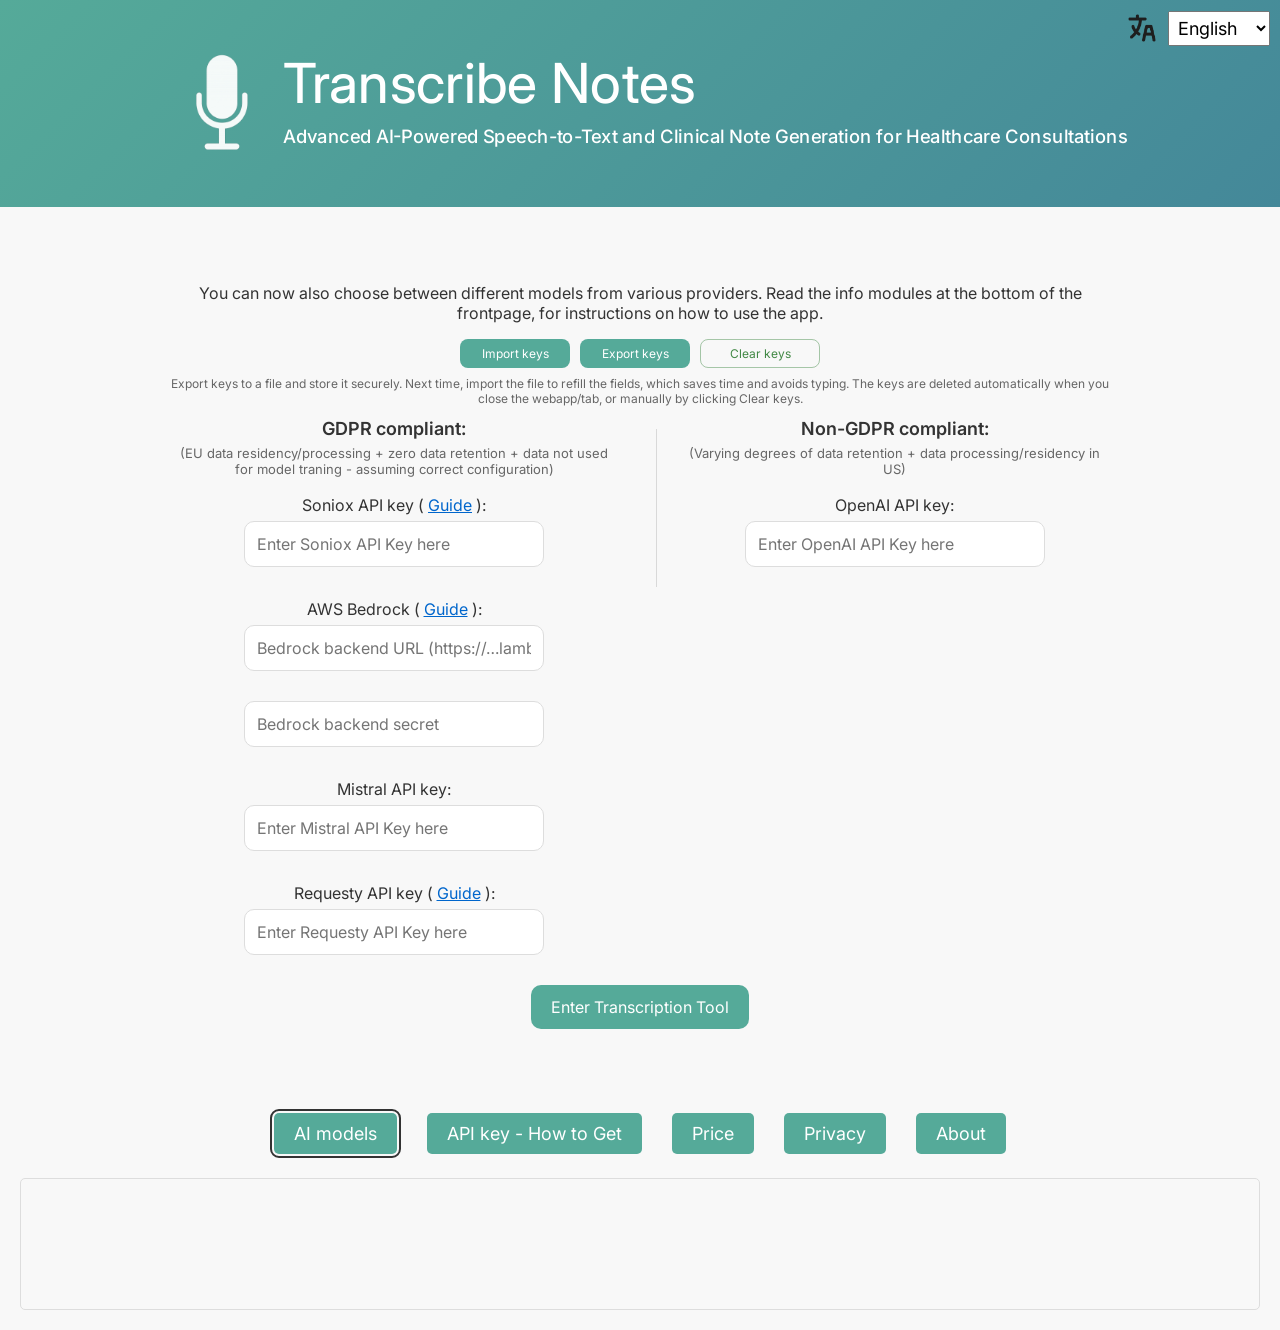
==== commit deba7753: "Add files via upload" ====
--- a/index.html
+++ b/index.html
@@ -24,9 +24,7 @@
 
 
   <!-- Import Google Fonts -->
-  <link rel="icon" href="./favicon.ico" sizes="any">
-  
-  <link rel="icon" type="image/png" href="./favicon-16x16.png" sizes="16x16">
+  <link rel="icon" type="image/png" href="./favicon-32x32.png" sizes="32x32">
   <link rel="apple-touch-icon" href="./apple-touch-icon.png">
   <link href="https://fonts.googleapis.com/css2?family=Vollkorn&display=swap" rel="stylesheet">
   <link href="https://fonts.googleapis.com/css2?family=Roboto:wght@300;400;500&family=Merriweather:wght@300;400&display=swap" rel="stylesheet">
@@ -306,7 +304,8 @@
 
     /* Compact Import/Export Keys modals */
     #importKeysModalBackdrop,
-    #exportKeysModalBackdrop {
+    #exportKeysModalBackdrop,
+    #cloudRestoreModalBackdrop {
       display: none;
       position: fixed;
       inset: 0;
@@ -317,11 +316,13 @@
       padding: 16px;
     }
     #importKeysModalBackdrop.active,
-    #exportKeysModalBackdrop.active {
+    #exportKeysModalBackdrop.active,
+    #cloudRestoreModalBackdrop.active {
       display: flex;
     }
     #importKeysModal,
-    #exportKeysModal {
+    #exportKeysModal,
+    #cloudRestoreModal {
       width: min(92vw, 460px);
       max-height: calc(100vh - 32px);
       overflow-y: auto;
@@ -333,7 +334,8 @@
       text-align: left;
     }
     #importKeysModal .mini-modal__header,
-    #exportKeysModal .mini-modal__header {
+    #exportKeysModal .mini-modal__header,
+    #cloudRestoreModal .mini-modal__header {
       display: flex;
       align-items: center;
       justify-content: space-between;
@@ -341,14 +343,16 @@
       margin-bottom: 10px;
     }
     #importKeysModalTitle,
-    #exportKeysModalTitle {
+    #exportKeysModalTitle,
+    #cloudRestoreModalTitle {
       font-family: inherit;
       font-size: 16px;
       font-weight: 700;
       margin: 0;
     }
     #importKeysModalX,
-    #exportKeysModalX {
+    #exportKeysModalX,
+    #cloudRestoreModalX {
       border: none;
       background: transparent;
       cursor: pointer;
@@ -423,6 +427,27 @@
       margin: 10px 0 0;
       font-size: 12px;
       line-height: 1.35;
+    }
+    .cloud-restore-option {
+      display: flex;
+      align-items: flex-start;
+      gap: 9px;
+      margin: 10px 0;
+      padding: 10px 11px;
+      border: 1px solid #d3dfda;
+      border-radius: 10px;
+      background: #fbfdfc;
+      color: #33443d;
+      font-size: 13px;
+      line-height: 1.35;
+      cursor: pointer;
+    }
+    .cloud-restore-option[hidden] {
+      display: none;
+    }
+    .cloud-restore-option input {
+      margin: 2px 0 0;
+      flex: 0 0 auto;
     }
     /* Discreet "ghost" button for Clear keys */
     .keys-io-btn--ghost-green {
@@ -764,18 +789,6 @@
     <!-- This text is replaced by the language file (e.g. "Dont have an API-key yet? ...") -->
     <p id="start-text">To get started, please enter your OpenAI API key:</p>
 
-    <!-- New: Prompt Profile ID (optional) -->
-    <p id="prompt-profile-label">Prompt profile ID (optional):</p>
-    <input
-      type="text"
-      id="promptProfileInput"
-      placeholder='e.g. "David1"'
-      autocomplete="off"
-    >
-    <p id="prompt-profile-hint" style="font-size: 14px; color: #666; margin-top: -10px;">
-      Used to save your custom prompts on this device, independent of your API key.
-    </p>
-
     <div class="keys-io-row">
       <button type="button" id="importKeysBtn" class="keys-io-btn">Import keys</button>
       <button type="button" id="exportKeysBtn" class="keys-io-btn">Export keys</button>
@@ -783,7 +796,7 @@
         type="button"
         id="clearKeysBtn"
         class="keys-io-btn keys-io-btn--ghost-green"
-        title="Clears key/secret/url fields (does not affect Prompt profile)"
+        title="Clears key, secret and URL fields only"
       >
         <span>Clear keys</span>
       </button>
@@ -945,6 +958,30 @@
           </div>
         </div>
         <p id="importKeysModalStatus" class="mini-modal__status" aria-live="polite"></p>
+      </div>
+    </div>
+
+    <!-- Optional cloud restore shown only after keys were imported from that provider. -->
+    <div id="cloudRestoreModalBackdrop" aria-hidden="true">
+      <div id="cloudRestoreModal" role="dialog" aria-modal="true" aria-labelledby="cloudRestoreModalTitle">
+        <div class="mini-modal__header">
+          <div id="cloudRestoreModalTitle">Load cloud backups?</div>
+          <button type="button" id="cloudRestoreModalX" aria-label="Continue with local data">×</button>
+        </div>
+        <div id="cloudRestoreModalNotice" class="mini-modal__notice"></div>
+        <label id="cloudRestorePromptsOption" class="cloud-restore-option" hidden>
+          <input id="cloudRestorePrompts" type="checkbox" checked>
+          <span id="cloudRestorePromptsLabel">Prompt list</span>
+        </label>
+        <label id="cloudRestoreWorkspaceOption" class="cloud-restore-option" hidden>
+          <input id="cloudRestoreWorkspace" type="checkbox" checked>
+          <span id="cloudRestoreWorkspaceLabel">Workspace Set</span>
+        </label>
+        <div class="mini-modal__actions">
+          <button type="button" id="cloudRestoreContinue" class="keys-io-btn">Load selected</button>
+          <button type="button" id="cloudRestoreSkip" class="keys-io-btn keys-io-btn--ghost-green">Use local data</button>
+        </div>
+        <p id="cloudRestoreModalStatus" class="mini-modal__status" aria-live="polite"></p>
       </div>
     </div>
     <p id="keysIoHint">
@@ -1078,6 +1115,8 @@
   <!-- Inline Script for API Key Handling and Consent -->
   <script type="module">
     import { PromptManager } from "./js/promptManager.js";
+    import { PromptCloudBackup } from "./js/features/prompt-cloud-backup.js";
+    import { CloudBackupSession } from "./js/features/cloud-backup-session.js";
 
     // Helper function to set a cookie
     function setCookie(name, value, days) {
@@ -1089,58 +1128,6 @@
       }
       document.cookie = name + "=" + (value || "")  + expires + "; path=/";
     }
-
-    // Phase 1: Store all keys on click; keep OpenAI as default user_api_key (no validation).
-    (function wireEnterButtonOnce() {
-      var btn = document.getElementById("enterTranscriptionBtn");
-      if (!btn) return;
-      if (btn._multiKeyWired) return;  // guard against double-binding
-      btn._multiKeyWired = true;
-
-      btn.addEventListener("click", function () {
-        var promptProfileId      = ((document.getElementById("promptProfileInput")      || {}).value || "").trim();
-        var openaiKey            = ((document.getElementById("apiKeyInput")             || {}).value || "").trim();
-        var sonioxKey            = ((document.getElementById("sonioxKeyInput")          || {}).value || "").trim();
-        var mistralKey           = ((document.getElementById("mistralKeyInput")         || {}).value || "").trim();
-        var requestyKey          = ((document.getElementById("requestyKeyInput")         || {}).value || "").trim();
-        var bedrockBackendUrl   = ((document.getElementById("bedrockBackendUrlInput")   || {}).value || "").trim();
-        var bedrockBackendSecret= ((document.getElementById("bedrockBackendSecretInput")|| {}).value || "").trim();
-
-
-        // Store all keys (even if empty) for later provider selection
-        sessionStorage.setItem("openai_api_key", openaiKey);
-        sessionStorage.setItem("soniox_api_key", sonioxKey);
-        sessionStorage.setItem("mistral_api_key", mistralKey);
-        sessionStorage.setItem("requesty_api_key", requestyKey);
-        sessionStorage.setItem("bedrock_backend_url", bedrockBackendUrl);
-        sessionStorage.setItem("bedrock_backend_secret", bedrockBackendSecret);
-        
-        // Back-compat: default active key remains OpenAI for now
-        sessionStorage.setItem("user_api_key", openaiKey);
-
-        // Consent cookie (kept as before, but now only set once here)
-        setCookie("user_consent", "accepted", 365);
-
-
-        // Prompt profile persistence + legacy prompt migration are centralized in PromptManager.
-        // Important: do this AFTER storing sessionStorage.openai_api_key so legacy migration
-        // can read the correct legacy namespace if the user is moving from key-scoped prompts.
-        try {
-          if (typeof PromptManager?.commitPromptProfileInput === "function") {
-            PromptManager.commitPromptProfileInput(promptProfileId);
-          } else if (typeof PromptManager?.setPromptProfileId === "function") {
-            PromptManager.setPromptProfileId(promptProfileId);
-          } else if (promptProfileId) {
-            localStorage.setItem("prompt_profile_id", promptProfileId);
-          } else {
-            localStorage.removeItem("prompt_profile_id");
-          }
-        } catch {}
-        
-        // Proceed to the transcription tool regardless of empties
-        window.location.href = "transcribe.html";
-      });
-    })();
 
   document.addEventListener("DOMContentLoaded", function() {
     [
@@ -1154,28 +1141,12 @@
     });
 
     const enterTranscriptionBtn    = document.getElementById("enterTranscriptionBtn");
-    const promptProfileInput       = document.getElementById("promptProfileInput");
     const apiKeyInput              = document.getElementById("apiKeyInput");
     const sonioxKeyInput           = document.getElementById("sonioxKeyInput");
     const mistralKeyInput          = document.getElementById("mistralKeyInput");
     const requestyKeyInput         = document.getElementById("requestyKeyInput");
     const bedrockBackendUrlInput    = document.getElementById("bedrockBackendUrlInput");
     const bedrockBackendSecretInput = document.getElementById("bedrockBackendSecretInput");
-
-    // 0) Hydrate prompt profile input from centralized PromptManager storage (device persistent)
-    if (promptProfileInput) {
-      try {
-        if (typeof PromptManager?.hydratePromptProfileInput === "function") {
-          PromptManager.hydratePromptProfileInput(promptProfileInput);
-        } else {
-          const storedProfile = (typeof PromptManager?.getPromptProfileId === "function")
-            ? (PromptManager.getPromptProfileId() || "").trim()
-            : ((localStorage.getItem("prompt_profile_id") || "").trim());
-          if (storedProfile && !promptProfileInput.value) promptProfileInput.value = storedProfile;
-        }
-      } catch {}
-    }
-
 
     // 1) Prefill all fields from sessionStorage (keys only live for this tab)
     if (apiKeyInput) {
@@ -1225,6 +1196,78 @@
     const GOOGLE_DRIVE_BACKUP_VERSION = 1;
     const GOOGLE_DRIVE_KDF_ITERATIONS = 250000;
     const GOOGLE_IDENTITY_SCRIPT_URL = "https://accounts.google.com/gsi/client";
+    const activeCloudAccessTokens = new Map();
+
+    const CLOUD_RESTORE_TEXT = {
+      en: {
+        title: "Load cloud backups?",
+        both: "You previously saved a prompt list and a Workspace Set to {provider}. Select what you want to load for this session. Anything you do not select will remain unchanged. The app will continue using the version already saved in this browser.",
+        prompts: "You previously saved a prompt list to {provider}. Would you like to load it for this session? If not, the prompts already saved in this browser will be used.",
+        workspace: "You previously saved a Workspace Set to {provider}. Would you like to load it for this session? If not, the Workspace Set already saved in this browser will be used.",
+        promptLabel: "Prompt list", workspaceLabel: "Workspace Set",
+        load: "Load selected", local: "Use local data",
+        checking: "Checking cloud backups…", loading: "Downloading and decrypting selected backups…",
+        legacyPrompt: "The {item} uses an older password. Enter its previous password to import it.",
+        migrate: "Update this older {item} backup to use your current Cloud Backup Password?",
+        failed: "Cloud restore failed: {error}\n\nThe data already stored in this browser has not been changed.",
+      },
+      no: {
+        title: "Laste inn skysikkerhetskopier?",
+        both: "Du har tidligere lagret en promptliste og et Workspace Set i {provider}. Velg hva du vil laste inn for denne økten. Alt du ikke velger, forblir uendret. Appen fortsetter å bruke versjonen som allerede er lagret i denne nettleseren.",
+        prompts: "Du har tidligere lagret en promptliste i {provider}. Vil du laste den inn for denne økten? Hvis ikke brukes promptene som allerede er lagret i nettleseren.",
+        workspace: "Du har tidligere lagret et Workspace Set i {provider}. Vil du laste det inn for denne økten? Hvis ikke brukes Workspace Set-et som allerede er lagret i nettleseren.",
+        promptLabel: "Promptliste", workspaceLabel: "Workspace Set",
+        load: "Last inn valgte", local: "Bruk lokale data",
+        checking: "Sjekker skysikkerhetskopier…", loading: "Laster ned og dekrypterer valgte sikkerhetskopier…",
+        legacyPrompt: "{item} bruker et eldre passord. Skriv inn det tidligere passordet for å importere den.",
+        migrate: "Oppdatere denne eldre sikkerhetskopien av {item} til ditt nåværende Cloud Backup-passord?",
+        failed: "Gjenoppretting fra skyen mislyktes: {error}\n\nDataene som allerede er lagret i nettleseren, er ikke endret.",
+      },
+      sv: {
+        title: "Läsa in molnsäkerhetskopior?",
+        both: "Du har tidigare sparat en promptlista och ett Workspace Set i {provider}. Välj vad du vill läsa in för den här sessionen. Allt du inte väljer förblir oförändrat. Appen fortsätter använda den version som redan finns sparad i den här webbläsaren.",
+        prompts: "Du har tidigare sparat en promptlista i {provider}. Vill du läsa in den för den här sessionen? Annars används promptarna som redan finns i webbläsaren.",
+        workspace: "Du har tidigare sparat ett Workspace Set i {provider}. Vill du läsa in det för den här sessionen? Annars används det Workspace Set som redan finns i webbläsaren.",
+        promptLabel: "Promptlista", workspaceLabel: "Workspace Set", load: "Läs in valda", local: "Använd lokala data",
+        checking: "Kontrollerar molnsäkerhetskopior…", loading: "Laddar ner och dekrypterar valda säkerhetskopior…",
+        legacyPrompt: "{item} använder ett äldre lösenord. Ange det tidigare lösenordet för att importera den.",
+        migrate: "Uppdatera denna äldre säkerhetskopia av {item} till ditt nuvarande Cloud Backup-lösenord?",
+        failed: "Molnåterställningen misslyckades: {error}\n\nData som redan finns i webbläsaren har inte ändrats.",
+      },
+      de: {
+        title: "Cloud-Sicherungen laden?",
+        both: "Sie haben zuvor eine Prompt-Liste und ein Workspace Set in {provider} gespeichert. Wählen Sie aus, was für diese Sitzung geladen werden soll. Alles, was Sie nicht auswählen, bleibt unverändert. Die App verwendet weiterhin die bereits in diesem Browser gespeicherte Version.",
+        prompts: "Sie haben zuvor eine Prompt-Liste in {provider} gespeichert. Möchten Sie sie für diese Sitzung laden? Andernfalls werden die bereits im Browser gespeicherten Prompts verwendet.",
+        workspace: "Sie haben zuvor ein Workspace Set in {provider} gespeichert. Möchten Sie es für diese Sitzung laden? Andernfalls wird das bereits im Browser gespeicherte Workspace Set verwendet.",
+        promptLabel: "Prompt-Liste", workspaceLabel: "Workspace Set", load: "Auswahl laden", local: "Lokale Daten verwenden",
+        checking: "Cloud-Sicherungen werden geprüft…", loading: "Ausgewählte Sicherungen werden heruntergeladen und entschlüsselt…",
+        legacyPrompt: "{item} verwendet ein älteres Passwort. Geben Sie zum Importieren das frühere Passwort ein.",
+        migrate: "Diese ältere Sicherung von {item} auf Ihr aktuelles Cloud-Backup-Passwort aktualisieren?",
+        failed: "Cloud-Wiederherstellung fehlgeschlagen: {error}\n\nDie bereits im Browser gespeicherten Daten wurden nicht verändert.",
+      },
+      fr: {
+        title: "Charger les sauvegardes cloud ?",
+        both: "Vous avez déjà enregistré une liste de prompts et un Workspace Set dans {provider}. Sélectionnez les éléments à charger pour cette session. Tout élément non sélectionné restera inchangé. L’application continuera d’utiliser la version déjà enregistrée dans ce navigateur.",
+        prompts: "Vous avez déjà enregistré une liste de prompts dans {provider}. Voulez-vous la charger pour cette session ? Sinon, les prompts déjà enregistrés dans le navigateur seront utilisés.",
+        workspace: "Vous avez déjà enregistré un Workspace Set dans {provider}. Voulez-vous le charger pour cette session ? Sinon, le Workspace Set déjà enregistré dans le navigateur sera utilisé.",
+        promptLabel: "Liste de prompts", workspaceLabel: "Workspace Set", load: "Charger la sélection", local: "Utiliser les données locales",
+        checking: "Vérification des sauvegardes cloud…", loading: "Téléchargement et déchiffrement des sauvegardes sélectionnées…",
+        legacyPrompt: "{item} utilise un ancien mot de passe. Saisissez l’ancien mot de passe pour l’importer.",
+        migrate: "Mettre à jour cette ancienne sauvegarde de {item} avec votre mot de passe Cloud Backup actuel ?",
+        failed: "Échec de la restauration cloud : {error}\n\nLes données déjà enregistrées dans le navigateur n’ont pas été modifiées.",
+      },
+      it: {
+        title: "Caricare i backup cloud?",
+        both: "Hai già salvato un elenco di prompt e un Workspace Set in {provider}. Seleziona cosa caricare per questa sessione. Tutto ciò che non selezioni rimarrà invariato. L’app continuerà a usare la versione già salvata in questo browser.",
+        prompts: "Hai già salvato un elenco di prompt in {provider}. Vuoi caricarlo per questa sessione? In caso contrario verranno usati i prompt già salvati nel browser.",
+        workspace: "Hai già salvato un Workspace Set in {provider}. Vuoi caricarlo per questa sessione? In caso contrario verrà usato il Workspace Set già salvato nel browser.",
+        promptLabel: "Elenco di prompt", workspaceLabel: "Workspace Set", load: "Carica selezionati", local: "Usa dati locali",
+        checking: "Controllo dei backup cloud…", loading: "Download e decrittazione dei backup selezionati…",
+        legacyPrompt: "{item} usa una password precedente. Inserisci la vecchia password per importarlo.",
+        migrate: "Aggiornare questo vecchio backup di {item} con l’attuale password Cloud Backup?",
+        failed: "Ripristino cloud non riuscito: {error}\n\nI dati già salvati nel browser non sono stati modificati.",
+      },
+    };
 
     const KEY_FIELDS = [
       { id: "apiKeyInput",               storageKey: "openai_api_key" },
@@ -1306,6 +1349,8 @@
         try { sessionStorage.removeItem(storageKey); } catch {}
       });
       try { sessionStorage.removeItem("user_api_key"); } catch {}
+      activeCloudAccessTokens.clear();
+      CloudBackupSession.lockAll();
       setKeysIoStatus("Cleared keys from fields and session.", false);
     }
 
@@ -1943,6 +1988,210 @@
       googleDriveBack: document.getElementById("importGoogleDriveBackBtn")
     };
 
+    const cloudRestoreModal = {
+      backdrop: document.getElementById("cloudRestoreModalBackdrop"),
+      card: document.getElementById("cloudRestoreModal"),
+      title: document.getElementById("cloudRestoreModalTitle"),
+      close: document.getElementById("cloudRestoreModalX"),
+      notice: document.getElementById("cloudRestoreModalNotice"),
+      promptsOption: document.getElementById("cloudRestorePromptsOption"),
+      prompts: document.getElementById("cloudRestorePrompts"),
+      promptsLabel: document.getElementById("cloudRestorePromptsLabel"),
+      workspaceOption: document.getElementById("cloudRestoreWorkspaceOption"),
+      workspace: document.getElementById("cloudRestoreWorkspace"),
+      workspaceLabel: document.getElementById("cloudRestoreWorkspaceLabel"),
+      continue: document.getElementById("cloudRestoreContinue"),
+      skip: document.getElementById("cloudRestoreSkip"),
+      status: document.getElementById("cloudRestoreModalStatus"),
+    };
+
+    function getCloudRestoreText() {
+      let language = "en";
+      try { language = localStorage.getItem("siteLanguage") || "en"; } catch {}
+      return CLOUD_RESTORE_TEXT[language] || CLOUD_RESTORE_TEXT.en;
+    }
+
+    function formatCloudText(template, values = {}) {
+      return String(template || "").replace(/\{(\w+)\}/g, (_, key) => String(values[key] ?? ""));
+    }
+
+    function cloudProviderName(provider) {
+      return provider === "oneDrive" ? "Microsoft OneDrive" : "Google Drive";
+    }
+
+    function setCloudRestoreStatus(message, isError = false) {
+      if (!cloudRestoreModal.status) return;
+      cloudRestoreModal.status.textContent = String(message || "");
+      cloudRestoreModal.status.style.color = isError ? "#b00020" : "#2e7d32";
+    }
+
+    function closeCloudRestoreModal() {
+      cloudRestoreModal.backdrop?.classList.remove("active");
+      cloudRestoreModal.backdrop?.setAttribute("aria-hidden", "true");
+      setCloudRestoreStatus("");
+    }
+
+    function chooseCloudRestoreItems(availability, provider) {
+      const text = getCloudRestoreText();
+      const providerName = cloudProviderName(provider);
+      if (cloudRestoreModal.title) cloudRestoreModal.title.textContent = text.title;
+      if (cloudRestoreModal.promptsLabel) cloudRestoreModal.promptsLabel.textContent = text.promptLabel;
+      if (cloudRestoreModal.workspaceLabel) cloudRestoreModal.workspaceLabel.textContent = text.workspaceLabel;
+      if (cloudRestoreModal.continue) cloudRestoreModal.continue.textContent = text.load;
+      if (cloudRestoreModal.skip) cloudRestoreModal.skip.textContent = text.local;
+      if (cloudRestoreModal.promptsOption) cloudRestoreModal.promptsOption.hidden = !availability.prompts;
+      if (cloudRestoreModal.workspaceOption) cloudRestoreModal.workspaceOption.hidden = !availability.workspaceSet;
+      if (cloudRestoreModal.prompts) cloudRestoreModal.prompts.checked = Boolean(availability.prompts);
+      if (cloudRestoreModal.workspace) cloudRestoreModal.workspace.checked = Boolean(availability.workspaceSet);
+      if (cloudRestoreModal.notice) {
+        const template = availability.prompts && availability.workspaceSet
+          ? text.both
+          : availability.prompts ? text.prompts : text.workspace;
+        cloudRestoreModal.notice.textContent = formatCloudText(template, { provider: providerName });
+      }
+      setCloudRestoreStatus("");
+      cloudRestoreModal.backdrop?.classList.add("active");
+      cloudRestoreModal.backdrop?.setAttribute("aria-hidden", "false");
+
+      return new Promise((resolve) => {
+        let settled = false;
+        const finish = (selection) => {
+          if (settled) return;
+          settled = true;
+          resolve(selection);
+        };
+        cloudRestoreModal.continue.onclick = () => finish({
+          prompts: Boolean(availability.prompts && cloudRestoreModal.prompts?.checked),
+          workspaceSet: Boolean(availability.workspaceSet && cloudRestoreModal.workspace?.checked),
+        });
+        const useLocal = () => {
+          closeCloudRestoreModal();
+          finish({ prompts: false, workspaceSet: false });
+        };
+        cloudRestoreModal.skip.onclick = useLocal;
+        cloudRestoreModal.close.onclick = useLocal;
+      });
+    }
+
+    async function loadCloudBackupWithLegacyFallback(kind, provider, accessToken, masterPassword) {
+      const text = getCloudRestoreText();
+      const item = kind === "prompts" ? text.promptLabel : text.workspaceLabel;
+      const load = (password) => kind === "prompts"
+        ? PromptCloudBackup.loadPackageWithAccessToken(provider, accessToken, password)
+        : PromptCloudBackup.loadWorkspaceSetWithAccessToken(provider, accessToken, password);
+      const save = (bundle) => kind === "prompts"
+        ? PromptCloudBackup.savePackageWithAccessToken(provider, accessToken, bundle, masterPassword)
+        : PromptCloudBackup.saveWorkspaceSetWithAccessToken(provider, accessToken, bundle, masterPassword);
+
+      try {
+        return await load(masterPassword);
+      } catch (error) {
+        if (!/incorrect password|damaged/i.test(String(error?.message || ""))) throw error;
+        const legacyPassword = window.prompt(formatCloudText(text.legacyPrompt, { item }));
+        if (legacyPassword == null) throw new Error(`${item} restore was cancelled.`);
+        const bundle = await load(String(legacyPassword));
+        if (window.confirm(formatCloudText(text.migrate, { item }))) {
+          await save(bundle);
+        }
+        return bundle;
+      }
+    }
+
+    function commitEnterState() {
+      const values = {
+        openai_api_key: String(apiKeyInput?.value || "").trim(),
+        soniox_api_key: String(sonioxKeyInput?.value || "").trim(),
+        mistral_api_key: String(mistralKeyInput?.value || "").trim(),
+        requesty_api_key: String(requestyKeyInput?.value || "").trim(),
+        bedrock_backend_url: String(bedrockBackendUrlInput?.value || "").trim(),
+        bedrock_backend_secret: String(bedrockBackendSecretInput?.value || "").trim(),
+      };
+      Object.entries(values).forEach(([key, value]) => sessionStorage.setItem(key, value));
+      sessionStorage.setItem("user_api_key", values.openai_api_key);
+      setCookie("user_consent", "accepted", 365);
+      try {
+        // Preserve an existing legacy namespace. New browsers use one hidden
+        // default namespace, initialized only after the entered key is stored
+        // so older API-key-based prompts can be migrated safely.
+        if (typeof PromptManager?.ensurePromptProfileId === "function") {
+          PromptManager.ensurePromptProfileId();
+        } else if (!String(localStorage.getItem("prompt_profile_id") || "").trim()) {
+          localStorage.setItem("prompt_profile_id", "default");
+        }
+      } catch {}
+    }
+
+    function enterTranscriptionTool() {
+      window.location.href = "transcribe.html";
+    }
+
+    async function handleEnterTranscription() {
+      if (enterTranscriptionBtn?.disabled) return;
+      commitEnterState();
+      CloudBackupSession.clearPendingRestore();
+
+      const provider = CloudBackupSession.getKeysImportedProvider();
+      const password = CloudBackupSession.getPassword(provider);
+      if (!provider || !password) {
+        enterTranscriptionTool();
+        return;
+      }
+
+      const originalLabel = enterTranscriptionBtn.textContent;
+      enterTranscriptionBtn.disabled = true;
+      enterTranscriptionBtn.textContent = getCloudRestoreText().checking;
+      try {
+        const accessToken = activeCloudAccessTokens.get(provider) ||
+          await PromptCloudBackup.connect(provider, (statusKey) => {
+            const text = getCloudRestoreText();
+            setKeysIoStatus(text[statusKey] || text.checking, false);
+          });
+        activeCloudAccessTokens.set(provider, accessToken);
+        const availability = await PromptCloudBackup.inspectAvailableBackups(provider, accessToken);
+        if (!availability.prompts && !availability.workspaceSet) {
+          enterTranscriptionTool();
+          return;
+        }
+
+        const selection = await chooseCloudRestoreItems(availability, provider);
+        if (!selection.prompts && !selection.workspaceSet) {
+          enterTranscriptionTool();
+          return;
+        }
+
+        setCloudRestoreStatus(getCloudRestoreText().loading, false);
+        cloudRestoreModal.continue.disabled = true;
+        cloudRestoreModal.skip.disabled = true;
+        const promptPackage = selection.prompts
+          ? await loadCloudBackupWithLegacyFallback("prompts", provider, accessToken, password)
+          : null;
+        const workspaceSet = selection.workspaceSet
+          ? await loadCloudBackupWithLegacyFallback("workspaceSet", provider, accessToken, password)
+          : null;
+        CloudBackupSession.stageRestore({ promptPackage, workspaceSet });
+        closeCloudRestoreModal();
+        enterTranscriptionTool();
+      } catch (error) {
+        CloudBackupSession.clearPendingRestore();
+        const message = formatCloudText(getCloudRestoreText().failed, {
+          error: error?.message || "Unknown error",
+        });
+        closeCloudRestoreModal();
+        window.alert(message);
+        enterTranscriptionTool();
+      } finally {
+        if (cloudRestoreModal.continue) cloudRestoreModal.continue.disabled = false;
+        if (cloudRestoreModal.skip) cloudRestoreModal.skip.disabled = false;
+        enterTranscriptionBtn.disabled = false;
+        enterTranscriptionBtn.textContent = originalLabel;
+      }
+    }
+
+    if (enterTranscriptionBtn && !enterTranscriptionBtn._multiKeyWired) {
+      enterTranscriptionBtn._multiKeyWired = true;
+      enterTranscriptionBtn.addEventListener("click", handleEnterTranscription);
+    }
+
     function showExportChoice() {
       if (exportModal.choice) exportModal.choice.style.display = "";
       if (exportModal.oneDrive) exportModal.oneDrive.style.display = "none";
@@ -1973,15 +2222,17 @@
       if (exportModal.choice) exportModal.choice.style.display = "none";
       if (exportModal.oneDrive) exportModal.oneDrive.style.display = "";
       if (exportModal.googleDrive) exportModal.googleDrive.style.display = "none";
-      exportModal.oneDrivePassword?.focus();
+      configureKeyCloudPasswordStep("oneDrive", "export");
     }
 
     function showExportGoogleDrive() {
       if (exportModal.choice) exportModal.choice.style.display = "none";
       if (exportModal.oneDrive) exportModal.oneDrive.style.display = "none";
       if (exportModal.googleDrive) exportModal.googleDrive.style.display = "";
+      configureKeyCloudPasswordStep("googleDrive", "export");
       prepareGoogleDriveButton(exportModal.googleDriveSave).then(() => {
-        exportModal.googleDrivePassword?.focus();
+        if (CloudBackupSession.getPassword("googleDrive")) exportModal.googleDriveSave?.focus();
+        else exportModal.googleDrivePassword?.focus();
       });
     }
 
@@ -2028,16 +2279,58 @@
       if (importModal.choice) importModal.choice.style.display = "none";
       if (importModal.oneDrive) importModal.oneDrive.style.display = "";
       if (importModal.googleDrive) importModal.googleDrive.style.display = "none";
-      importModal.oneDrivePassword?.focus();
+      if (importModal.oneDrive) importModal.oneDrive.dataset.legacyPasswordMode = "false";
+      configureKeyCloudPasswordStep("oneDrive", "import");
     }
 
     function showImportGoogleDrive() {
       if (importModal.choice) importModal.choice.style.display = "none";
       if (importModal.oneDrive) importModal.oneDrive.style.display = "none";
       if (importModal.googleDrive) importModal.googleDrive.style.display = "";
+      if (importModal.googleDrive) importModal.googleDrive.dataset.legacyPasswordMode = "false";
+      configureKeyCloudPasswordStep("googleDrive", "import");
       prepareGoogleDriveButton(importModal.googleDriveFetch).then(() => {
-        importModal.googleDrivePassword?.focus();
+        if (CloudBackupSession.getPassword("googleDrive")) importModal.googleDriveFetch?.focus();
+        else importModal.googleDrivePassword?.focus();
       });
+    }
+
+    function configureKeyCloudPasswordStep(provider, mode) {
+      const isOneDrive = provider === "oneDrive";
+      const pane = mode === "export"
+        ? (isOneDrive ? exportModal.oneDrive : exportModal.googleDrive)
+        : (isOneDrive ? importModal.oneDrive : importModal.googleDrive);
+      const password = mode === "export"
+        ? (isOneDrive ? exportModal.oneDrivePassword : exportModal.googleDrivePassword)
+        : (isOneDrive ? importModal.oneDrivePassword : importModal.googleDrivePassword);
+      const confirmation = mode === "export"
+        ? (isOneDrive ? exportModal.oneDrivePasswordConfirm : exportModal.googleDrivePasswordConfirm)
+        : null;
+      const unlocked = CloudBackupSession.getPassword(provider);
+      const legacyMode = pane?.dataset.legacyPasswordMode === "true";
+      const useUnlocked = Boolean(unlocked) && !legacyMode;
+      const labels = pane ? Array.from(pane.querySelectorAll(".mini-modal__field-label")) : [];
+      labels.forEach((label) => { label.style.display = useUnlocked ? "none" : ""; });
+      if (password) password.style.display = useUnlocked ? "none" : "";
+      if (confirmation) confirmation.style.display = useUnlocked ? "none" : "";
+      const notice = pane?.querySelector(".mini-modal__notice");
+      if (notice) {
+        notice.textContent = legacyMode
+          ? "This older key backup uses a different password. Enter its previous password to import it."
+          : useUnlocked
+            ? `Your unlocked Cloud Backup Password for ${cloudProviderName(provider)} will be used.`
+            : mode === "export"
+              ? "Create a Cloud Backup Password for this provider. It will also be used for prompt lists and Workspace Sets, kept only in this tab session and never uploaded."
+              : "Enter the Cloud Backup Password for this provider. It is kept only in this tab session and never uploaded.";
+      }
+      if (useUnlocked) {
+        const action = mode === "export"
+          ? (isOneDrive ? exportModal.oneDriveSave : exportModal.googleDriveSave)
+          : (isOneDrive ? importModal.oneDriveFetch : importModal.googleDriveFetch);
+        action?.focus();
+      } else {
+        password?.focus();
+      }
     }
 
     exportKeysBtn?.addEventListener("click", openExportModal);
@@ -2064,14 +2357,15 @@
     });
 
     exportModal.oneDriveSave?.addEventListener("click", async () => {
-      const password = exportModal.oneDrivePassword?.value || "";
-      const confirmation = exportModal.oneDrivePasswordConfirm?.value || "";
-      if (password.length < 10) {
+      const unlockedPassword = CloudBackupSession.getPassword("oneDrive");
+      const password = unlockedPassword || exportModal.oneDrivePassword?.value || "";
+      const confirmation = unlockedPassword || exportModal.oneDrivePasswordConfirm?.value || "";
+      if (!unlockedPassword && password.length < 10) {
         setKeysIoStatus("Use an encryption password with at least 10 characters.", true);
         exportModal.oneDrivePassword?.focus();
         return;
       }
-      if (password !== confirmation) {
+      if (!unlockedPassword && password !== confirmation) {
         setKeysIoStatus("The two encryption passwords do not match.", true);
         exportModal.oneDrivePasswordConfirm?.focus();
         return;
@@ -2087,6 +2381,8 @@
         setKeysIoStatus("Encrypting and saving the backup…", false);
         const encrypted = await encryptKeyBundleForOneDrive(buildKeyBundle(), password);
         await uploadEncryptedBackupToOneDrive(accessToken, encrypted);
+        CloudBackupSession.unlock("oneDrive", password);
+        activeCloudAccessTokens.set("oneDrive", accessToken);
         closeExportModal();
         setKeysIoStatus("Encrypted OneDrive backup saved. Any previous backup was replaced.", false);
       } catch (error) {
@@ -2100,14 +2396,15 @@
     });
 
     exportModal.googleDriveSave?.addEventListener("click", async () => {
-      const password = exportModal.googleDrivePassword?.value || "";
-      const confirmation = exportModal.googleDrivePasswordConfirm?.value || "";
-      if (password.length < 10) {
+      const unlockedPassword = CloudBackupSession.getPassword("googleDrive");
+      const password = unlockedPassword || exportModal.googleDrivePassword?.value || "";
+      const confirmation = unlockedPassword || exportModal.googleDrivePasswordConfirm?.value || "";
+      if (!unlockedPassword && password.length < 10) {
         setKeysIoStatus("Use an encryption password with at least 10 characters.", true);
         exportModal.googleDrivePassword?.focus();
         return;
       }
-      if (password !== confirmation) {
+      if (!unlockedPassword && password !== confirmation) {
         setKeysIoStatus("The two encryption passwords do not match.", true);
         exportModal.googleDrivePasswordConfirm?.focus();
         return;
@@ -2123,6 +2420,8 @@
         setKeysIoStatus("Encrypting and saving the backup…", false);
         const encrypted = await encryptKeyBundleForGoogleDrive(buildKeyBundle(), password);
         await uploadEncryptedBackupToGoogleDrive(accessToken, encrypted);
+        CloudBackupSession.unlock("googleDrive", password);
+        activeCloudAccessTokens.set("googleDrive", accessToken);
         closeExportModal();
         setKeysIoStatus("Encrypted Google Drive backup saved. Any previous backup was replaced.", false);
       } catch (error) {
@@ -2162,6 +2461,7 @@
           return;
         }
         applyKeyBundle(JSON.parse(raw));
+        CloudBackupSession.clearKeysImportedProvider();
         closeImportModal();
         setKeysIoStatus("Imported keys. Review the fields, then click Enter.", false);
       } catch {
@@ -2170,7 +2470,10 @@
     });
 
     importModal.oneDriveFetch?.addEventListener("click", async () => {
-      const password = importModal.oneDrivePassword?.value || "";
+      const unlockedPassword = CloudBackupSession.getPassword("oneDrive");
+      const legacyMode = importModal.oneDrive?.dataset.legacyPasswordMode === "true";
+      const usingUnlockedPassword = Boolean(unlockedPassword) && !legacyMode;
+      const password = usingUnlockedPassword ? unlockedPassword : importModal.oneDrivePassword?.value || "";
       if (!password) {
         setKeysIoStatus("Enter the encryption password for your OneDrive backup.", true);
         importModal.oneDrivePassword?.focus();
@@ -2187,9 +2490,23 @@
         const encrypted = await downloadEncryptedBackupFromOneDrive(accessToken);
         const bundle = await decryptKeyBundleFromOneDrive(encrypted, password);
         applyKeyBundle(bundle);
+        if (!unlockedPassword) {
+          CloudBackupSession.unlock("oneDrive", password);
+        } else if (legacyMode && window.confirm("Update this older key backup to use your current Cloud Backup Password?")) {
+          const migrated = await encryptKeyBundleForOneDrive(bundle, unlockedPassword);
+          await uploadEncryptedBackupToOneDrive(accessToken, migrated);
+        }
+        CloudBackupSession.markKeysImportedFrom("oneDrive");
+        activeCloudAccessTokens.set("oneDrive", accessToken);
         closeImportModal();
         setKeysIoStatus("Imported keys from your OneDrive. Review the fields, then click Enter.", false);
       } catch (error) {
+        if (usingUnlockedPassword && /incorrect password|damaged/i.test(String(error?.message || ""))) {
+          if (importModal.oneDrive) importModal.oneDrive.dataset.legacyPasswordMode = "true";
+          configureKeyCloudPasswordStep("oneDrive", "import");
+          setKeysIoStatus("This older key backup uses a different password. Enter its previous password.", true);
+          return;
+        }
         setKeysIoStatus("OneDrive import failed: " + (error?.message || "Unknown error"), true);
       } finally {
         if (importModal.oneDrivePassword) importModal.oneDrivePassword.value = "";
@@ -2199,7 +2516,10 @@
     });
 
     importModal.googleDriveFetch?.addEventListener("click", async () => {
-      const password = importModal.googleDrivePassword?.value || "";
+      const unlockedPassword = CloudBackupSession.getPassword("googleDrive");
+      const legacyMode = importModal.googleDrive?.dataset.legacyPasswordMode === "true";
+      const usingUnlockedPassword = Boolean(unlockedPassword) && !legacyMode;
+      const password = usingUnlockedPassword ? unlockedPassword : importModal.googleDrivePassword?.value || "";
       if (!password) {
         setKeysIoStatus("Enter the encryption password for your Google Drive backup.", true);
         importModal.googleDrivePassword?.focus();
@@ -2216,9 +2536,23 @@
         const encrypted = await downloadEncryptedBackupFromGoogleDrive(accessToken);
         const bundle = await decryptKeyBundleFromGoogleDrive(encrypted, password);
         applyKeyBundle(bundle);
+        if (!unlockedPassword) {
+          CloudBackupSession.unlock("googleDrive", password);
+        } else if (legacyMode && window.confirm("Update this older key backup to use your current Cloud Backup Password?")) {
+          const migrated = await encryptKeyBundleForGoogleDrive(bundle, unlockedPassword);
+          await uploadEncryptedBackupToGoogleDrive(accessToken, migrated);
+        }
+        CloudBackupSession.markKeysImportedFrom("googleDrive");
+        activeCloudAccessTokens.set("googleDrive", accessToken);
         closeImportModal();
         setKeysIoStatus("Imported keys from Google Drive. Review the fields, then click Enter.", false);
       } catch (error) {
+        if (usingUnlockedPassword && /incorrect password|damaged/i.test(String(error?.message || ""))) {
+          if (importModal.googleDrive) importModal.googleDrive.dataset.legacyPasswordMode = "true";
+          configureKeyCloudPasswordStep("googleDrive", "import");
+          setKeysIoStatus("This older key backup uses a different password. Enter its previous password.", true);
+          return;
+        }
         setKeysIoStatus("Google Drive import failed: " + (error?.message || "Unknown error"), true);
       } finally {
         if (importModal.googleDrivePassword) importModal.googleDrivePassword.value = "";
@@ -2236,6 +2570,7 @@
       reader.onload = () => {
         try {
           applyKeyBundle(JSON.parse(String(reader.result || "")));
+          CloudBackupSession.clearKeysImportedProvider();
           setKeysIoStatus("Imported keys. Review the fields, then click Enter.", false);
         } catch {
           setKeysIoStatus("Import failed: invalid JSON file.", true);
